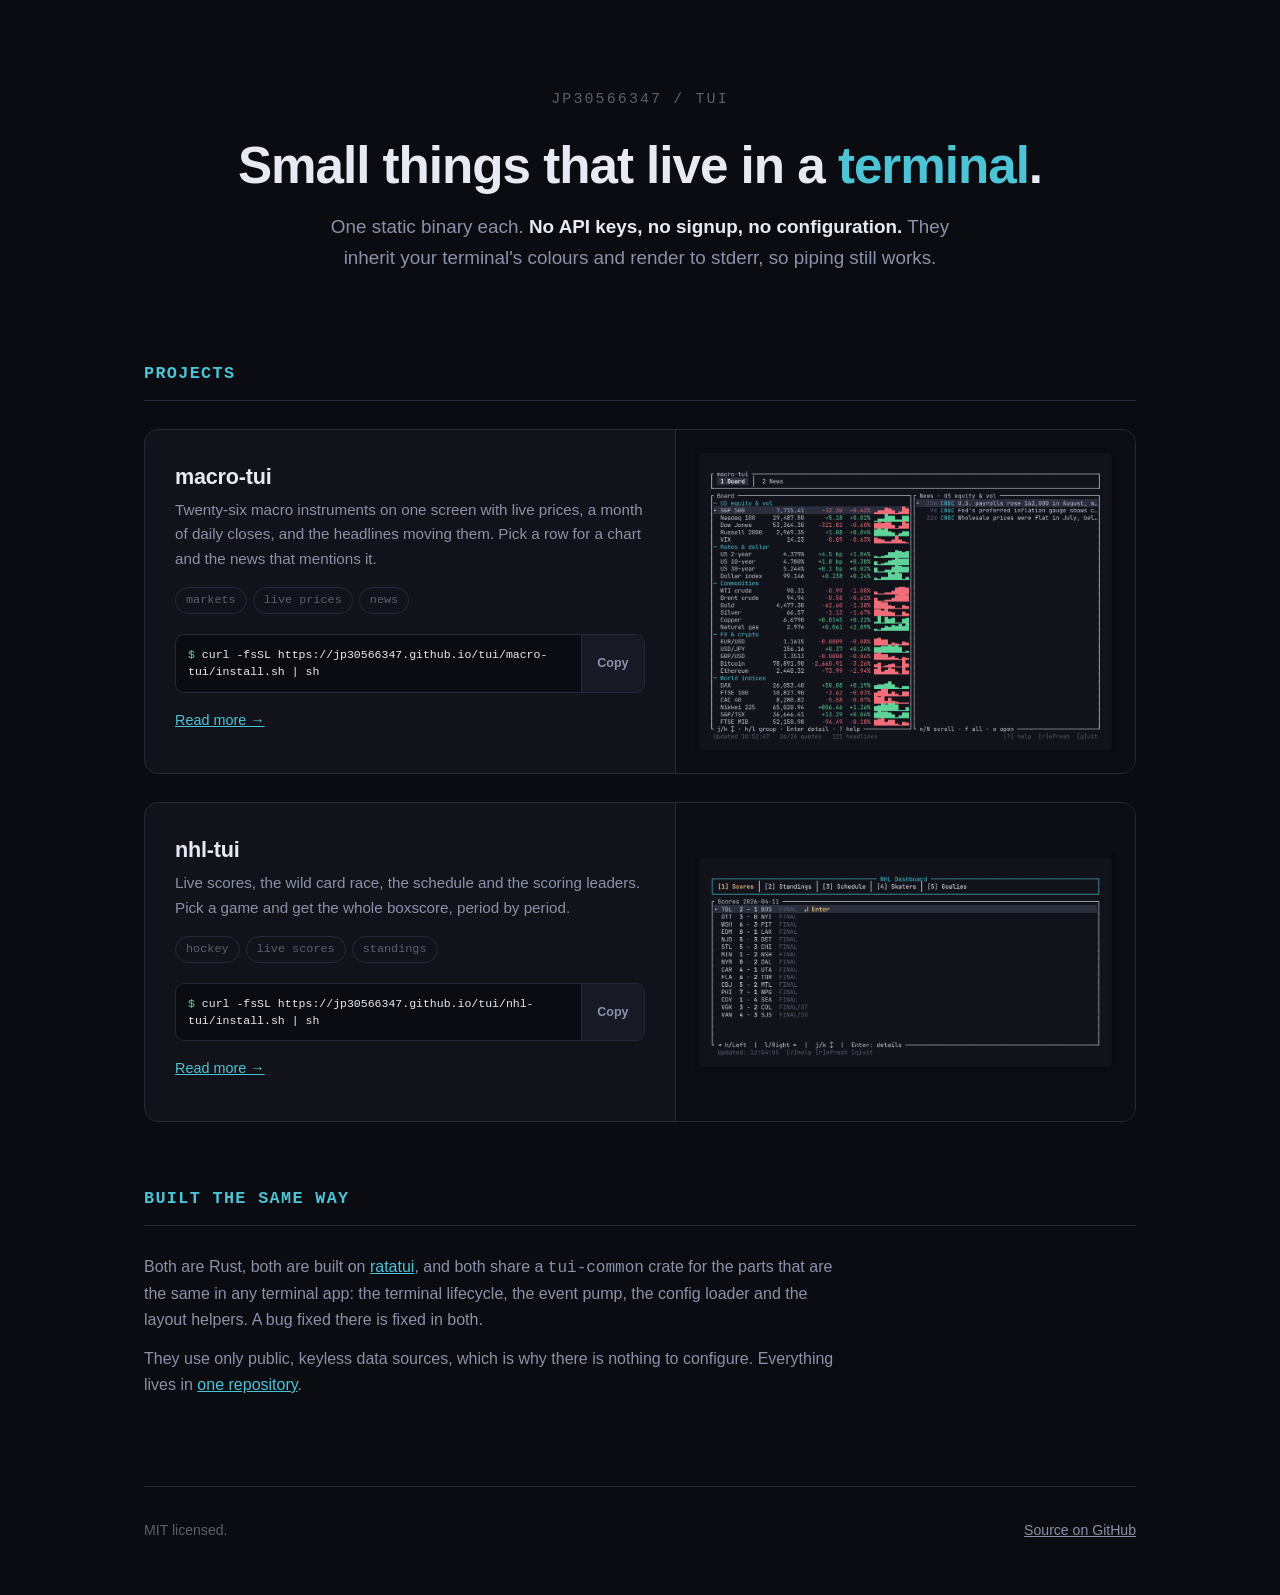
==== docs/index.html @ 9d3ff6ac "Combine macro-tui and nhl-tui into one workspace Two Rust terminal apps that were already built the " ====
<!doctype html>
<html lang="en">
<head>
<meta charset="utf-8">
<meta name="viewport" content="width=device-width, initial-scale=1">
<title>tui — terminal apps</title>
<meta name="description" content="Small, fast terminal applications. One binary each, no API keys, no configuration.">
<link rel="icon" href="data:image/svg+xml,<svg xmlns='http://www.w3.org/2000/svg' viewBox='0 0 32 32'><text y='26' font-size='26'>▚</text></svg>">
<meta property="og:title" content="tui — terminal apps">
<meta property="og:description" content="Small, fast terminal applications. One binary each, no API keys, no configuration.">
<meta property="og:type" content="website">
<meta property="og:url" content="https://jp30566347.github.io/tui/">
<style>
:root{
  --bg:#0b0c11; --surface:#12131a; --raised:#171925; --line:#252939;
  --fg:#e7eaf3; --muted:#8b91a8; --dim:#5a6070;
  --ice:#4dc4d6; --green:#5fd39a;
  --mono:"JetBrains Mono",ui-monospace,SFMono-Regular,Menlo,Consolas,monospace;
  --sans:-apple-system,BlinkMacSystemFont,"Segoe UI",Inter,Roboto,Helvetica,Arial,sans-serif;
}
*{box-sizing:border-box}
html{-webkit-text-size-adjust:100%}
body{
  margin:0; background:var(--bg); color:var(--fg);
  font-family:var(--sans); font-size:16px; line-height:1.6;
  -webkit-font-smoothing:antialiased;
}
a{color:var(--ice)} a:hover{color:var(--fg)}
.wrap{max-width:1040px; margin:0 auto; padding:0 24px}

header{padding:88px 0 12px; text-align:center}
.logo{
  font-family:var(--mono); font-size:15px; letter-spacing:.14em;
  text-transform:uppercase; color:var(--dim); margin:0 0 26px;
}
h1{font-size:clamp(2.1rem,6vw,3.2rem); line-height:1.1; margin:0 0 18px; letter-spacing:-.02em; font-weight:650}
h1 .accent{color:var(--ice)}
.tagline{font-size:clamp(1.02rem,2.4vw,1.18rem); color:var(--muted); max-width:620px; margin:0 auto 12px}
.tagline strong{color:var(--fg); font-weight:600}

section{padding:64px 0 0}
h2{
  font-size:1.05rem; font-family:var(--mono); font-weight:600;
  letter-spacing:.08em; text-transform:uppercase; color:var(--ice);
  margin:0 0 28px; padding-bottom:12px; border-bottom:1px solid var(--line);
}

/* --- project cards ----------------------------------------------------- */
.projects{display:grid; gap:28px}
.card{
  display:grid; grid-template-columns:minmax(0,1.15fr) minmax(0,1fr);
  gap:0; background:var(--surface); border:1px solid var(--line);
  border-radius:14px; overflow:hidden;
  transition:border-color .15s;
}
.card:hover{border-color:#3a4059}
.card-body{padding:30px 30px 26px}
.card h3{margin:0 0 4px; font-size:1.35rem; letter-spacing:-.01em}
.card h3 a{color:var(--fg); text-decoration:none}
.card h3 a:hover{color:var(--ice)}
.card .what{margin:0 0 16px; color:var(--muted); font-size:.95rem}
.card .tags{
  font-family:var(--mono); font-size:.74rem; color:var(--dim);
  display:flex; gap:6px; flex-wrap:wrap; margin:0 0 20px;
}
.card .tags span{border:1px solid var(--line); border-radius:999px; padding:3px 10px}
.card-shot{
  background:#0d0e14; border-left:1px solid var(--line);
  display:flex; align-items:center; justify-content:center; overflow:hidden; padding:18px;
}
.card-shot img{width:100%; height:auto; display:block; border-radius:6px}
@media (max-width:760px){
  .card{grid-template-columns:1fr}
  .card-shot{border-left:0; border-top:1px solid var(--line)}
}

.mini{
  display:flex; align-items:stretch;
  background:var(--bg); border:1px solid var(--line); border-radius:9px;
  overflow:hidden; margin:0 0 16px;
}
.mini code{
  flex:1; min-width:0; font-family:var(--mono); font-size:.72rem;
  padding:11px 12px; color:var(--fg); line-height:1.5;
  white-space:pre-wrap; overflow-wrap:anywhere;
}
.mini code .prompt{color:var(--green); user-select:none}
.mini button{
  flex:none; border:0; border-left:1px solid var(--line);
  background:var(--raised); color:var(--muted); cursor:pointer;
  font-family:var(--sans); font-size:.78rem; font-weight:600;
  padding:0 15px; transition:color .12s,background .12s; white-space:nowrap;
}
.mini button:hover{background:#1e2130; color:var(--fg)}
.mini button.done{color:var(--green)}
.more{font-size:.9rem}

footer{
  margin-top:88px; padding:32px 0 56px; border-top:1px solid var(--line);
  color:var(--dim); font-size:.88rem;
  display:flex; justify-content:space-between; gap:16px; flex-wrap:wrap;
}
footer a{color:var(--muted)}
</style>
</head>
<body>
<div class="wrap">

<header>
  <p class="logo">jp30566347 / tui</p>
  <h1>Small things that live in a <span class="accent">terminal</span>.</h1>
  <p class="tagline">
    One static binary each. <strong>No API keys, no signup, no configuration.</strong>
    They inherit your terminal's colours and render to stderr, so piping still works.
  </p>
</header>

<section>
  <h2>Projects</h2>
  <div class="projects">

    <article class="card">
      <div class="card-body">
        <h3><a href="macro-tui/">macro-tui</a></h3>
        <p class="what">
          Twenty-six macro instruments on one screen with live prices, a month
          of daily closes, and the headlines moving them. Pick a row for a
          chart and the news that mentions it.
        </p>
        <p class="tags">
          <span>markets</span><span>live prices</span><span>news</span>
        </p>
        <div class="mini">
          <code><span class="prompt">$ </span>curl -fsSL https://jp30566347.github.io/tui/macro-tui/install.sh | sh</code>
          <button type="button" data-cmd="curl -fsSL https://jp30566347.github.io/tui/macro-tui/install.sh | sh">Copy</button>
        </div>
        <p class="more"><a href="macro-tui/">Read more &rarr;</a></p>
      </div>
      <div class="card-shot">
        <img src="macro-tui/screenshot.png" alt="macro-tui showing US indices, Treasury yields and commodities with colour-coded moves and trend lines." loading="lazy">
      </div>
    </article>

    <article class="card">
      <div class="card-body">
        <h3><a href="nhl-tui/">nhl-tui</a></h3>
        <p class="what">
          Live scores, the wild card race, the schedule and the scoring
          leaders. Pick a game and get the whole boxscore, period by period.
        </p>
        <p class="tags">
          <span>hockey</span><span>live scores</span><span>standings</span>
        </p>
        <div class="mini">
          <code><span class="prompt">$ </span>curl -fsSL https://jp30566347.github.io/tui/nhl-tui/install.sh | sh</code>
          <button type="button" data-cmd="curl -fsSL https://jp30566347.github.io/tui/nhl-tui/install.sh | sh">Copy</button>
        </div>
        <p class="more"><a href="nhl-tui/">Read more &rarr;</a></p>
      </div>
      <div class="card-shot">
        <img src="nhl-tui/screenshot.png" alt="nhl-tui showing a full slate of final scores for one night." loading="lazy">
      </div>
    </article>

  </div>
</section>

<section>
  <h2>Built the same way</h2>
  <p style="color:var(--muted); max-width:700px; margin:0 0 14px">
    Both are Rust, both are built on <a href="https://ratatui.rs">ratatui</a>, and
    both share a <code>tui-common</code> crate for the parts that are the same in
    any terminal app: the terminal lifecycle, the event pump, the config loader
    and the layout helpers. A bug fixed there is fixed in both.
  </p>
  <p style="color:var(--muted); max-width:700px; margin:0">
    They use only public, keyless data sources, which is why there is nothing
    to configure. Everything lives in
    <a href="https://github.com/jp30566347/tui">one repository</a>.
  </p>
</section>

<footer>
  <span>MIT licensed.</span>
  <span><a href="https://github.com/jp30566347/tui">Source on GitHub</a></span>
</footer>

</div>

<script>
// Every copy button on the page behaves the same way.
(function () {
  function legacyCopy(text) {
    var field = document.createElement('textarea');
    field.value = text;
    field.setAttribute('readonly', '');
    field.style.cssText = 'position:fixed;top:-9999px;opacity:0';
    document.body.appendChild(field);
    field.select();
    var ok = false;
    try { ok = document.execCommand('copy'); } catch (e) { ok = false; }
    document.body.removeChild(field);
    return ok;
  }

  function copy(text) {
    if (navigator.clipboard && window.isSecureContext) {
      // Raced against a timeout: a browser that puts the write behind a
      // permission prompt can leave the promise unresolved, and the button
      // would then never give any feedback at all.
      var timeout = new Promise(function (_, reject) {
        setTimeout(function () { reject(new Error('timed out')); }, 1200);
      });
      return Promise.race([navigator.clipboard.writeText(text), timeout])
        .then(function () { return true; })
        .catch(function () { return legacyCopy(text); });
    }
    return Promise.resolve(legacyCopy(text));
  }

  document.querySelectorAll('.mini button').forEach(function (button) {
    button.addEventListener('click', function () {
      copy(button.dataset.cmd).then(function (ok) {
        button.textContent = ok ? 'Copied' : 'Press ⌘C';
        button.classList.toggle('done', ok);
        setTimeout(function () {
          button.textContent = 'Copy';
          button.classList.remove('done');
        }, 1800);
      });
    });
  });
})();
</script>
</body>
</html>
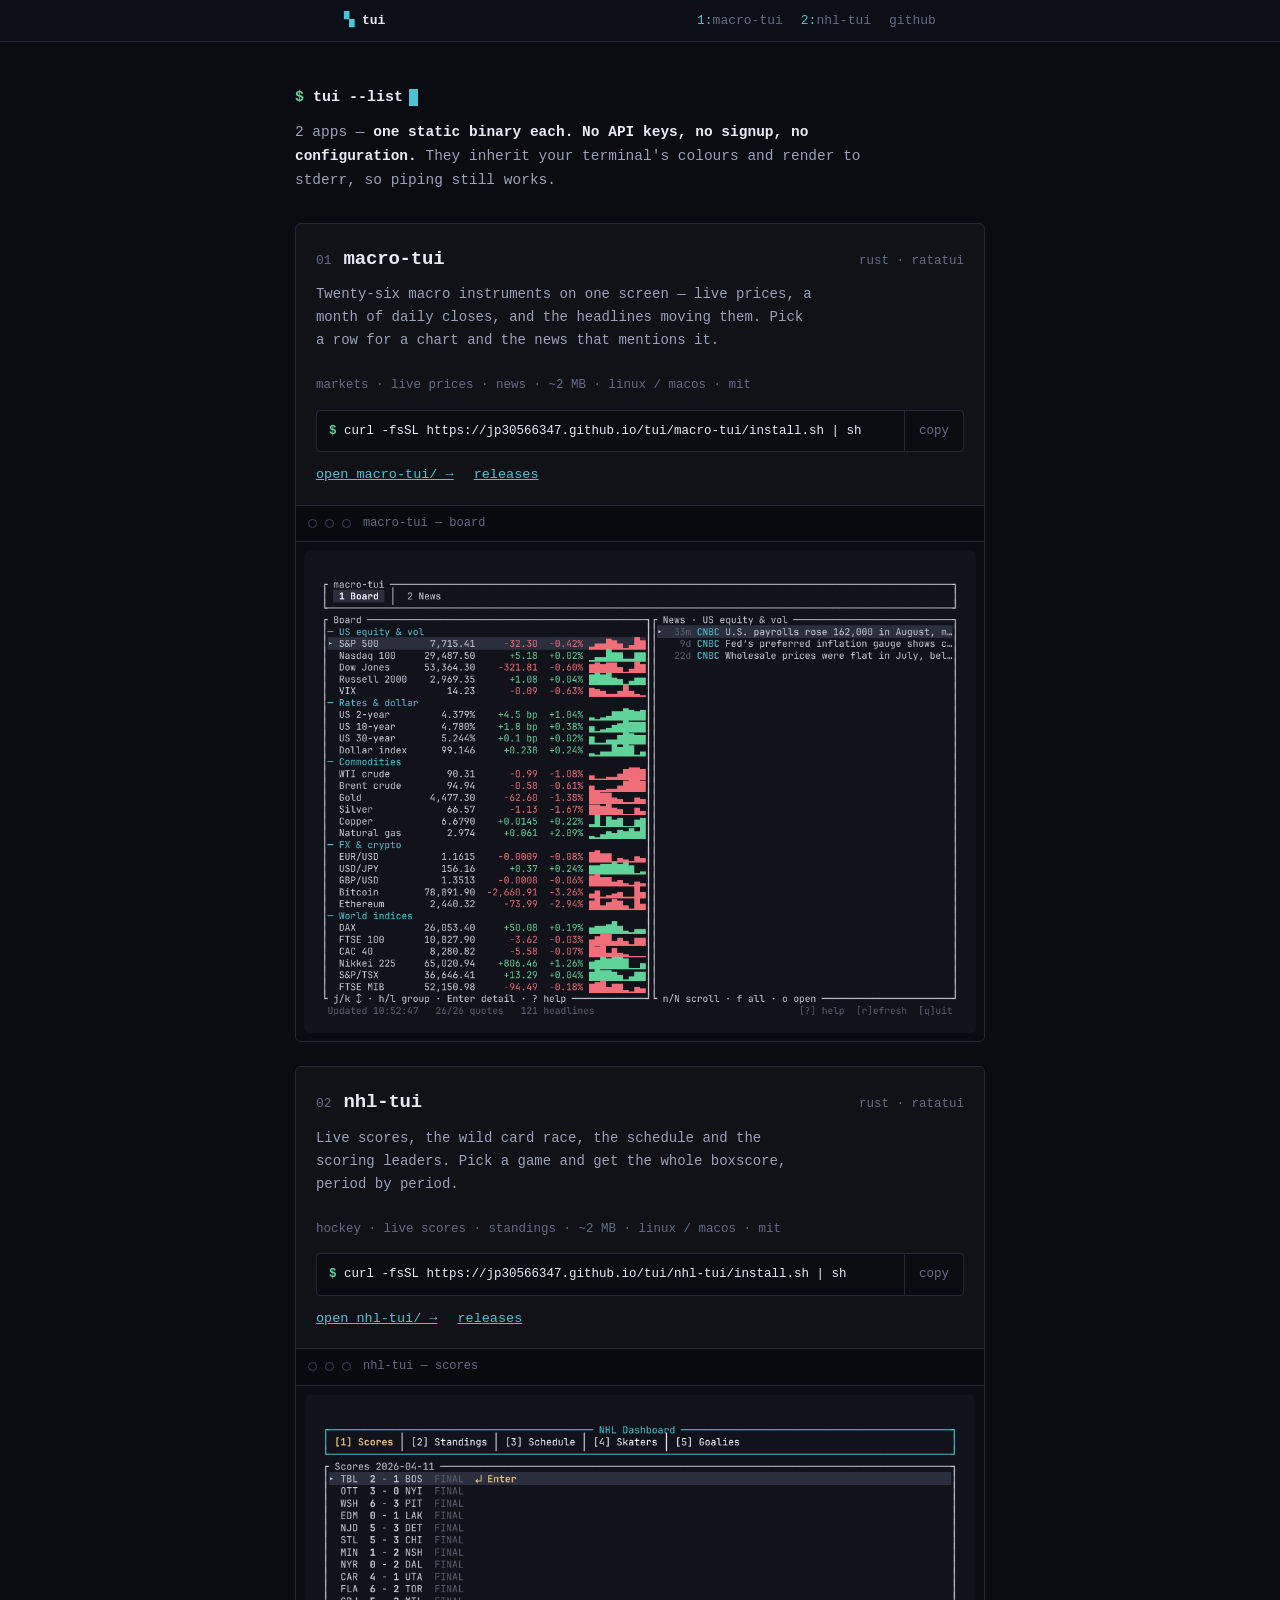
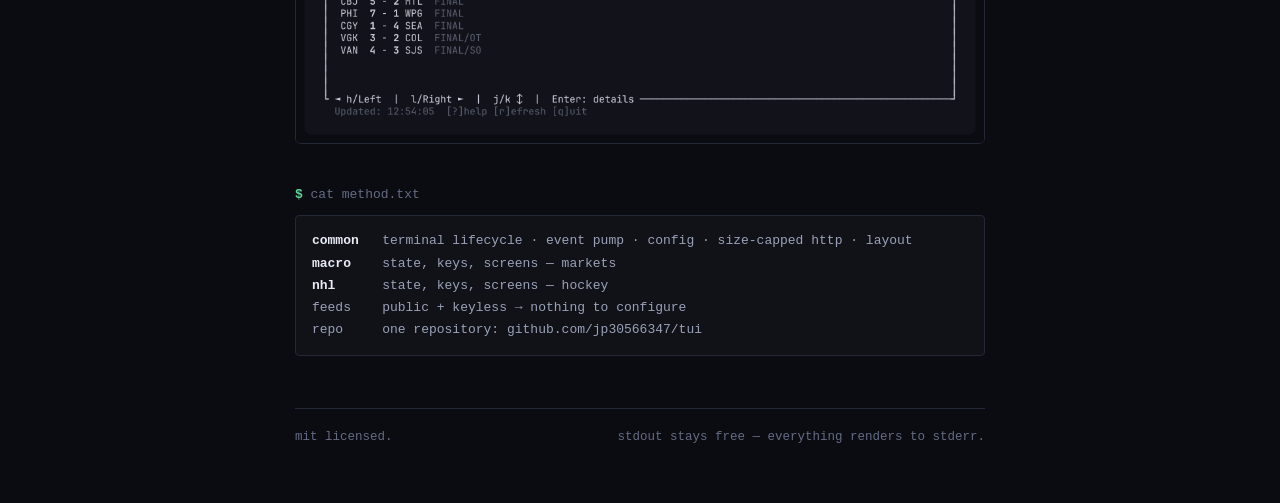
==== commit bfb3764e: "Redesign docs site as terminal-native pages Drop the centered hero, pill badges and feature cards fo" ====
--- a/docs/index.html
+++ b/docs/index.html
@@ -12,224 +12,122 @@
 <meta property="og:url" content="https://jp30566347.github.io/tui/">
 <style>
 :root{
-  --bg:#0b0c11; --surface:#12131a; --raised:#171925; --line:#252939;
-  --fg:#e7eaf3; --muted:#8b91a8; --dim:#5a6070;
-  --ice:#4dc4d6; --green:#5fd39a;
+  --bg:#0b0c11; --panel:#101218; --cmd:#0a0c12; --line:#232839;
+  --fg:#e8ebf4; --mut:#9aa1b8; --dim:#646b84;
+  --acc:#4dc4d6; --green:#5fd39a;
   --mono:"JetBrains Mono",ui-monospace,SFMono-Regular,Menlo,Consolas,monospace;
-  --sans:-apple-system,BlinkMacSystemFont,"Segoe UI",Inter,Roboto,Helvetica,Arial,sans-serif;
 }
 *{box-sizing:border-box}
 html{-webkit-text-size-adjust:100%}
 body{
   margin:0; background:var(--bg); color:var(--fg);
-  font-family:var(--sans); font-size:16px; line-height:1.6;
+  font-family:var(--mono); font-size:15px; line-height:1.65;
   -webkit-font-smoothing:antialiased;
 }
-a{color:var(--ice)} a:hover{color:var(--fg)}
-.wrap{max-width:1040px; margin:0 auto; padding:0 24px}
-
-header{padding:88px 0 12px; text-align:center}
-.logo{
-  font-family:var(--mono); font-size:15px; letter-spacing:.14em;
-  text-transform:uppercase; color:var(--dim); margin:0 0 26px;
+::selection{background:#26414a}
+a{color:var(--acc)}
+a:hover{color:var(--fg)}
+a:focus-visible,button:focus-visible{outline:1px solid var(--acc); outline-offset:2px}
+.wrap{max-width:82ch; margin:0 auto; padding:0 24px}
+/* status bar */
+.status{border-bottom:1px solid var(--line); background:#0d0f16}
+.status-in{display:flex; justify-content:space-between; align-items:center; gap:16px; padding:10px 24px; font-size:13px}
+.brand{color:var(--fg); text-decoration:none; font-weight:700}
+.brand b{color:var(--acc); font-weight:700}
+.tabs{display:flex; gap:18px}
+.tabs a{color:var(--dim); text-decoration:none}
+.tabs a:hover{color:var(--fg)}
+.tabs a span{color:var(--acc)}
+/* session */
+.session{margin:44px 0 10px; font-size:15px; font-weight:700}
+.prompt{color:var(--green); font-weight:700; user-select:none}
+.cursor{display:inline-block; width:9px; height:1.15em; background:var(--acc); vertical-align:text-bottom; margin-left:6px; animation:blink 1.1s steps(1) infinite}
+@keyframes blink{50%{opacity:0}}
+.lede{color:var(--mut); font-size:14.5px; max-width:68ch; margin:0 0 30px}
+.lede strong{color:var(--fg)}
+/* app rows */
+.app{border:1px solid var(--line); border-radius:6px; background:var(--panel); margin:0 0 24px; overflow:hidden}
+.app-head{display:flex; align-items:baseline; gap:12px; padding:20px 20px 0}
+.idx{color:var(--dim); font-size:13px}
+.app-head h2{margin:0; font-size:19px; letter-spacing:-.01em}
+.app-head h2 a{color:var(--fg); text-decoration:none}
+.app-head h2 a:hover{color:var(--acc); text-decoration:underline; text-underline-offset:4px}
+.ver{margin-left:auto; color:var(--dim); font-size:12.5px; white-space:nowrap}
+.app-desc{color:var(--mut); font-size:14px; max-width:64ch; margin:0; padding:8px 20px 0}
+.meta{color:var(--dim); font-size:12.5px; padding:10px 20px 0}
+.cmd{display:flex; align-items:stretch; background:var(--cmd); border:1px solid var(--line); border-radius:4px; overflow:hidden; margin:14px 20px 0}
+.cmd code{flex:1; min-width:0; font-size:12.5px; padding:10px 12px; color:var(--fg); white-space:pre-wrap; overflow-wrap:anywhere}
+.cmd button{flex:none; border:0; border-left:1px solid var(--line); background:transparent; color:var(--dim); cursor:pointer; font-family:var(--mono); font-size:12.5px; padding:0 14px}
+.cmd button:hover{color:var(--fg)}
+.cmd button.done{color:var(--green)}
+.app-links{display:flex; gap:20px; padding:12px 20px 18px; font-size:13.5px}
+/* screenshot window */
+.term{border-top:1px solid var(--line); background:#080a0f}
+.titlebar{display:flex; align-items:center; gap:8px; padding:8px 12px; border-bottom:1px solid var(--line); color:var(--dim); font-size:12px}
+.d{width:9px; height:9px; border-radius:50%; border:1px solid #3a4159}
+.titlebar span:last-child{margin-left:4px}
+.term img{display:block; width:100%; height:auto}
+/* method + footer */
+.pline{color:var(--dim); font-size:13px; margin:40px 0 10px}
+pre.out{border:1px solid var(--line); border-radius:4px; background:var(--panel); padding:14px 16px; font-size:13px; line-height:1.7; color:var(--mut); overflow-x:auto; white-space:pre-wrap; margin:0}
+pre.out b{color:var(--fg); font-weight:700}
+footer{margin:52px 0 0; border-top:1px solid var(--line); padding:18px 0 52px; color:var(--dim); font-size:12.5px; display:flex; justify-content:space-between; gap:16px; flex-wrap:wrap}
+footer a{color:var(--mut)}
+@media (max-width:640px){
+  .ver{display:none}
+  .tabs{gap:12px}
+  .cmd code{font-size:12px}
 }
-h1{font-size:clamp(2.1rem,6vw,3.2rem); line-height:1.1; margin:0 0 18px; letter-spacing:-.02em; font-weight:650}
-h1 .accent{color:var(--ice)}
-.tagline{font-size:clamp(1.02rem,2.4vw,1.18rem); color:var(--muted); max-width:620px; margin:0 auto 12px}
-.tagline strong{color:var(--fg); font-weight:600}
-
-section{padding:64px 0 0}
-h2{
-  font-size:1.05rem; font-family:var(--mono); font-weight:600;
-  letter-spacing:.08em; text-transform:uppercase; color:var(--ice);
-  margin:0 0 28px; padding-bottom:12px; border-bottom:1px solid var(--line);
+@media (prefers-reduced-motion:reduce){
+  .cursor{animation:none}
 }
-
-/* --- project cards ----------------------------------------------------- */
-.projects{display:grid; gap:28px}
-.card{
-  display:grid; grid-template-columns:minmax(0,1.15fr) minmax(0,1fr);
-  gap:0; background:var(--surface); border:1px solid var(--line);
-  border-radius:14px; overflow:hidden;
-  transition:border-color .15s;
-}
-.card:hover{border-color:#3a4059}
-.card-body{padding:30px 30px 26px}
-.card h3{margin:0 0 4px; font-size:1.35rem; letter-spacing:-.01em}
-.card h3 a{color:var(--fg); text-decoration:none}
-.card h3 a:hover{color:var(--ice)}
-.card .what{margin:0 0 16px; color:var(--muted); font-size:.95rem}
-.card .tags{
-  font-family:var(--mono); font-size:.74rem; color:var(--dim);
-  display:flex; gap:6px; flex-wrap:wrap; margin:0 0 20px;
-}
-.card .tags span{border:1px solid var(--line); border-radius:999px; padding:3px 10px}
-.card-shot{
-  background:#0d0e14; border-left:1px solid var(--line);
-  display:flex; align-items:center; justify-content:center; overflow:hidden; padding:18px;
-}
-.card-shot img{width:100%; height:auto; display:block; border-radius:6px}
-@media (max-width:760px){
-  .card{grid-template-columns:1fr}
-  .card-shot{border-left:0; border-top:1px solid var(--line)}
-}
-
-.mini{
-  display:flex; align-items:stretch;
-  background:var(--bg); border:1px solid var(--line); border-radius:9px;
-  overflow:hidden; margin:0 0 16px;
-}
-.mini code{
-  flex:1; min-width:0; font-family:var(--mono); font-size:.72rem;
-  padding:11px 12px; color:var(--fg); line-height:1.5;
-  white-space:pre-wrap; overflow-wrap:anywhere;
-}
-.mini code .prompt{color:var(--green); user-select:none}
-.mini button{
-  flex:none; border:0; border-left:1px solid var(--line);
-  background:var(--raised); color:var(--muted); cursor:pointer;
-  font-family:var(--sans); font-size:.78rem; font-weight:600;
-  padding:0 15px; transition:color .12s,background .12s; white-space:nowrap;
-}
-.mini button:hover{background:#1e2130; color:var(--fg)}
-.mini button.done{color:var(--green)}
-.more{font-size:.9rem}
-
-footer{
-  margin-top:88px; padding:32px 0 56px; border-top:1px solid var(--line);
-  color:var(--dim); font-size:.88rem;
-  display:flex; justify-content:space-between; gap:16px; flex-wrap:wrap;
-}
-footer a{color:var(--muted)}
 </style>
 </head>
 <body>
-<div class="wrap">
+<nav class="status"><div class="wrap status-in">
+  <a class="brand" href="./"><b>▚</b> tui</a>
+  <div class="tabs">
+    <a href="macro-tui/"><span>1:</span>macro-tui</a>
+    <a href="nhl-tui/"><span>2:</span>nhl-tui</a>
+    <a href="https://github.com/jp30566347/tui">github</a>
+  </div>
+</div></nav>
+<main class="wrap">
+<p class="session"><span class="prompt">$</span> tui --list<span class="cursor" aria-hidden="true"></span></p>
+<p class="lede">2 apps — <strong>one static binary each. No API keys, no signup, no configuration.</strong> They inherit your terminal's colours and render to stderr, so piping still works.</p>
 
-<header>
-  <p class="logo">jp30566347 / tui</p>
-  <h1>Small things that live in a <span class="accent">terminal</span>.</h1>
-  <p class="tagline">
-    One static binary each. <strong>No API keys, no signup, no configuration.</strong>
-    They inherit your terminal's colours and render to stderr, so piping still works.
-  </p>
-</header>
+<article class="app">
+  <div class="app-head"><span class="idx">01</span><h2><a href="macro-tui/">macro-tui</a></h2><span class="ver">rust · ratatui</span></div>
+  <p class="app-desc">Twenty-six macro instruments on one screen — live prices, a month of daily closes, and the headlines moving them. Pick a row for a chart and the news that mentions it.</p>
+  <p class="meta">markets · live prices · news · ~2 MB · linux / macos · mit</p>
+  <div class="cmd"><code><span class="prompt">$ </span>curl -fsSL https://jp30566347.github.io/tui/macro-tui/install.sh | sh</code><button type="button" data-cmd="curl -fsSL https://jp30566347.github.io/tui/macro-tui/install.sh | sh">copy</button></div>
+  <div class="app-links"><a href="macro-tui/">open macro-tui/ &rarr;</a><a href="https://github.com/jp30566347/tui/releases">releases</a></div>
+  <div class="term"><div class="titlebar"><i class="d"></i><i class="d"></i><i class="d"></i><span>macro-tui — board</span></div><img src="macro-tui/screenshot.png" alt="macro-tui showing US indices, Treasury yields and commodities with colour-coded moves and trend lines." loading="lazy"></div>
+</article>
 
-<section>
-  <h2>Projects</h2>
-  <div class="projects">
+<article class="app">
+  <div class="app-head"><span class="idx">02</span><h2><a href="nhl-tui/">nhl-tui</a></h2><span class="ver">rust · ratatui</span></div>
+  <p class="app-desc">Live scores, the wild card race, the schedule and the scoring leaders. Pick a game and get the whole boxscore, period by period.</p>
+  <p class="meta">hockey · live scores · standings · ~2 MB · linux / macos · mit</p>
+  <div class="cmd"><code><span class="prompt">$ </span>curl -fsSL https://jp30566347.github.io/tui/nhl-tui/install.sh | sh</code><button type="button" data-cmd="curl -fsSL https://jp30566347.github.io/tui/nhl-tui/install.sh | sh">copy</button></div>
+  <div class="app-links"><a href="nhl-tui/">open nhl-tui/ &rarr;</a><a href="https://github.com/jp30566347/tui/releases">releases</a></div>
+  <div class="term"><div class="titlebar"><i class="d"></i><i class="d"></i><i class="d"></i><span>nhl-tui — scores</span></div><img src="nhl-tui/screenshot.png" alt="nhl-tui showing a full slate of final scores for one night." loading="lazy"></div>
+</article>
 
-    <article class="card">
-      <div class="card-body">
-        <h3><a href="macro-tui/">macro-tui</a></h3>
-        <p class="what">
-          Twenty-six macro instruments on one screen with live prices, a month
-          of daily closes, and the headlines moving them. Pick a row for a
-          chart and the news that mentions it.
-        </p>
-        <p class="tags">
-          <span>markets</span><span>live prices</span><span>news</span>
-        </p>
-        <div class="mini">
-          <code><span class="prompt">$ </span>curl -fsSL https://jp30566347.github.io/tui/macro-tui/install.sh | sh</code>
-          <button type="button" data-cmd="curl -fsSL https://jp30566347.github.io/tui/macro-tui/install.sh | sh">Copy</button>
-        </div>
-        <p class="more"><a href="macro-tui/">Read more &rarr;</a></p>
-      </div>
-      <div class="card-shot">
-        <img src="macro-tui/screenshot.png" alt="macro-tui showing US indices, Treasury yields and commodities with colour-coded moves and trend lines." loading="lazy">
-      </div>
-    </article>
+<p class="pline"><span class="prompt">$</span> cat method.txt</p>
+<pre class="out"><b>common</b>   terminal lifecycle · event pump · config · size-capped http · layout
+<b>macro</b>    state, keys, screens — markets
+<b>nhl</b>      state, keys, screens — hockey
+feeds    public + keyless → nothing to configure
+repo     one repository: github.com/jp30566347/tui</pre>
 
-    <article class="card">
-      <div class="card-body">
-        <h3><a href="nhl-tui/">nhl-tui</a></h3>
-        <p class="what">
-          Live scores, the wild card race, the schedule and the scoring
-          leaders. Pick a game and get the whole boxscore, period by period.
-        </p>
-        <p class="tags">
-          <span>hockey</span><span>live scores</span><span>standings</span>
-        </p>
-        <div class="mini">
-          <code><span class="prompt">$ </span>curl -fsSL https://jp30566347.github.io/tui/nhl-tui/install.sh | sh</code>
-          <button type="button" data-cmd="curl -fsSL https://jp30566347.github.io/tui/nhl-tui/install.sh | sh">Copy</button>
-        </div>
-        <p class="more"><a href="nhl-tui/">Read more &rarr;</a></p>
-      </div>
-      <div class="card-shot">
-        <img src="nhl-tui/screenshot.png" alt="nhl-tui showing a full slate of final scores for one night." loading="lazy">
-      </div>
-    </article>
-
-  </div>
-</section>
-
-<section>
-  <h2>Built the same way</h2>
-  <p style="color:var(--muted); max-width:700px; margin:0 0 14px">
-    Both are Rust, both are built on <a href="https://ratatui.rs">ratatui</a>, and
-    both share a <code>tui-common</code> crate for the parts that are the same in
-    any terminal app: the terminal lifecycle, the event pump, the config loader
-    and the layout helpers. A bug fixed there is fixed in both.
-  </p>
-  <p style="color:var(--muted); max-width:700px; margin:0">
-    They use only public, keyless data sources, which is why there is nothing
-    to configure. Everything lives in
-    <a href="https://github.com/jp30566347/tui">one repository</a>.
-  </p>
-</section>
-
-<footer>
-  <span>MIT licensed.</span>
-  <span><a href="https://github.com/jp30566347/tui">Source on GitHub</a></span>
-</footer>
-
-</div>
-
+<footer><span>mit licensed.</span><span>stdout stays free — everything renders to stderr.</span></footer>
+</main>
 <script>
-// Every copy button on the page behaves the same way.
-(function () {
-  function legacyCopy(text) {
-    var field = document.createElement('textarea');
-    field.value = text;
-    field.setAttribute('readonly', '');
-    field.style.cssText = 'position:fixed;top:-9999px;opacity:0';
-    document.body.appendChild(field);
-    field.select();
-    var ok = false;
-    try { ok = document.execCommand('copy'); } catch (e) { ok = false; }
-    document.body.removeChild(field);
-    return ok;
-  }
-
-  function copy(text) {
-    if (navigator.clipboard && window.isSecureContext) {
-      // Raced against a timeout: a browser that puts the write behind a
-      // permission prompt can leave the promise unresolved, and the button
-      // would then never give any feedback at all.
-      var timeout = new Promise(function (_, reject) {
-        setTimeout(function () { reject(new Error('timed out')); }, 1200);
-      });
-      return Promise.race([navigator.clipboard.writeText(text), timeout])
-        .then(function () { return true; })
-        .catch(function () { return legacyCopy(text); });
-    }
-    return Promise.resolve(legacyCopy(text));
-  }
-
-  document.querySelectorAll('.mini button').forEach(function (button) {
-    button.addEventListener('click', function () {
-      copy(button.dataset.cmd).then(function (ok) {
-        button.textContent = ok ? 'Copied' : 'Press ⌘C';
-        button.classList.toggle('done', ok);
-        setTimeout(function () {
-          button.textContent = 'Copy';
-          button.classList.remove('done');
-        }, 1800);
-      });
-    });
-  });
+(function(){
+  function legacyCopy(t){var f=document.createElement('textarea');f.value=t;f.setAttribute('readonly','');f.style.cssText='position:fixed;top:-9999px;opacity:0';document.body.appendChild(f);f.select();var ok=false;try{ok=document.execCommand('copy')}catch(e){ok=false}document.body.removeChild(f);return ok}
+  function copy(t){if(navigator.clipboard&&window.isSecureContext){var to=new Promise(function(_,rej){setTimeout(function(){rej(new Error('timed out'))},1200)});return Promise.race([navigator.clipboard.writeText(t),to]).then(function(){return true}).catch(function(){return legacyCopy(t)})}return Promise.resolve(legacyCopy(t))}
+  document.querySelectorAll('.cmd button').forEach(function(b){b.addEventListener('click',function(){copy(b.dataset.cmd).then(function(ok){b.textContent=ok?'copied':'press ⌘C';b.classList.toggle('done',ok);setTimeout(function(){b.textContent='copy';b.classList.remove('done')},1800)})})});
 })();
 </script>
 </body>
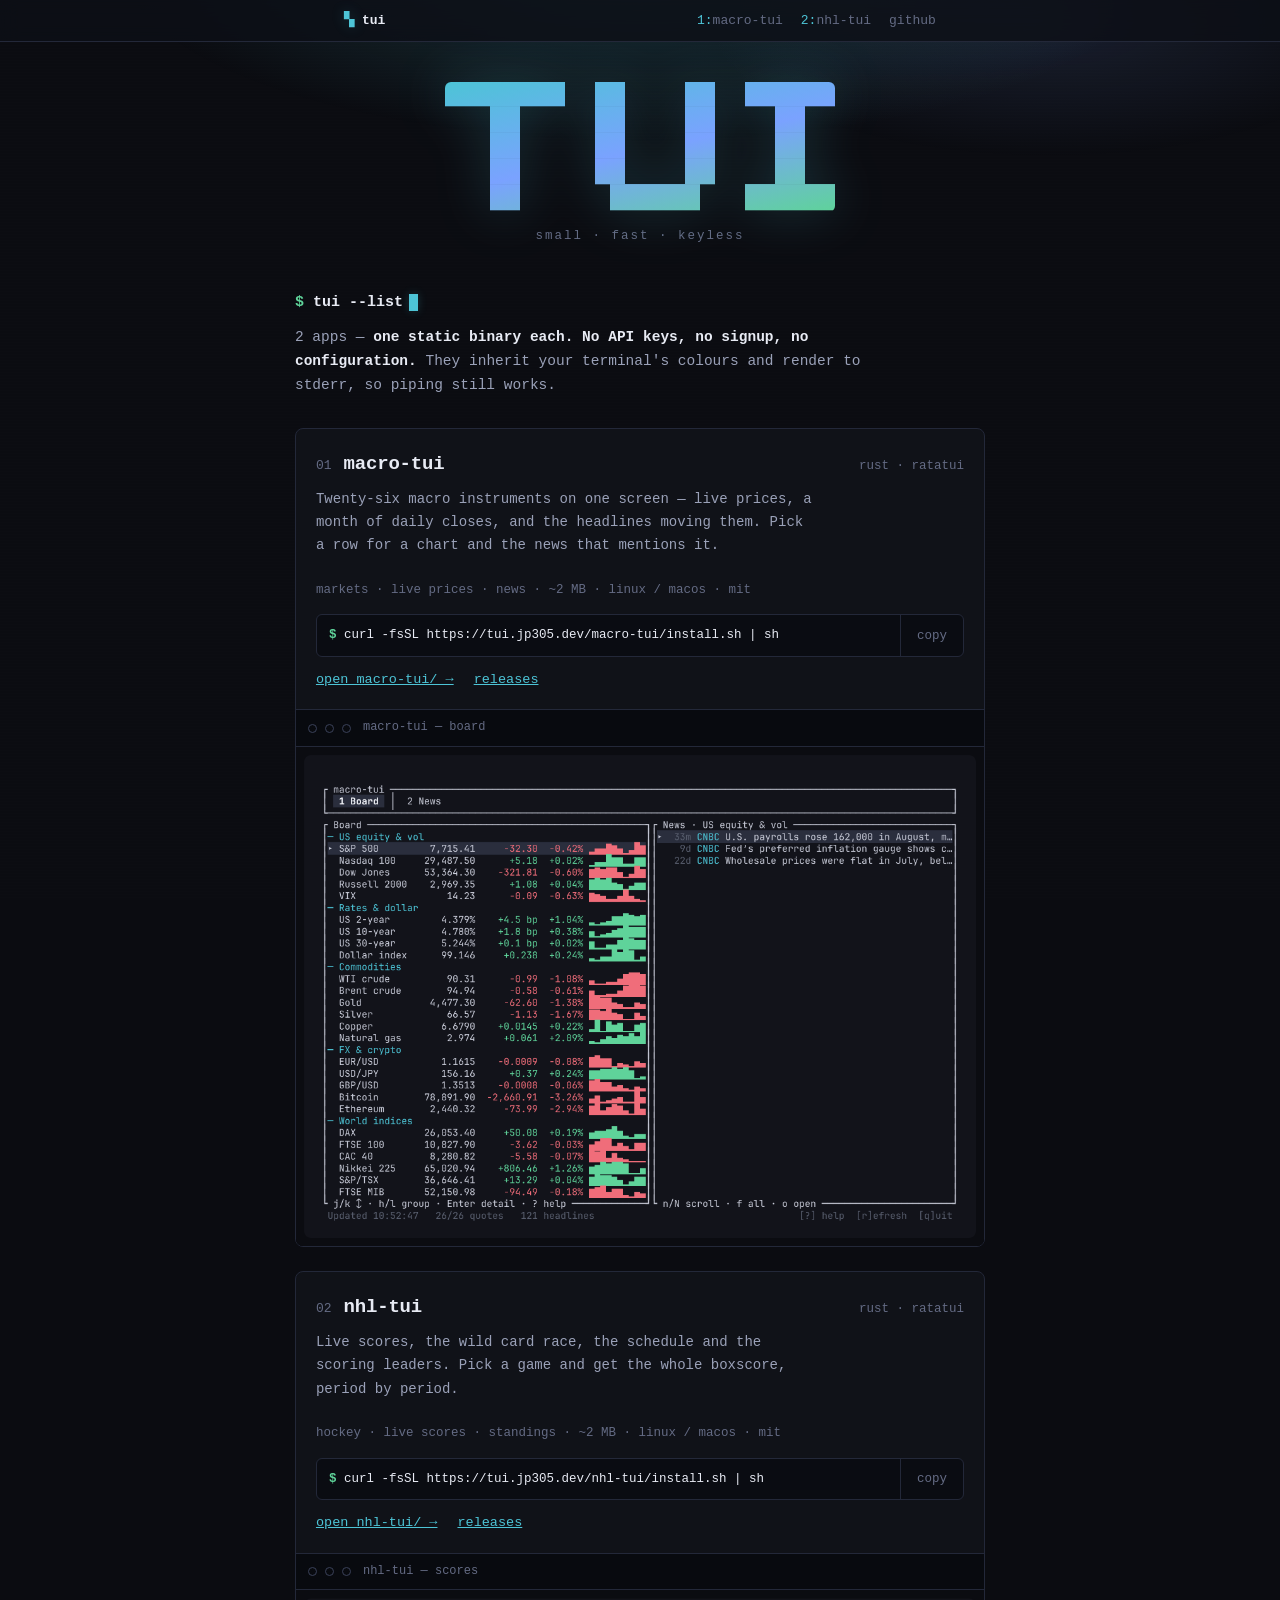
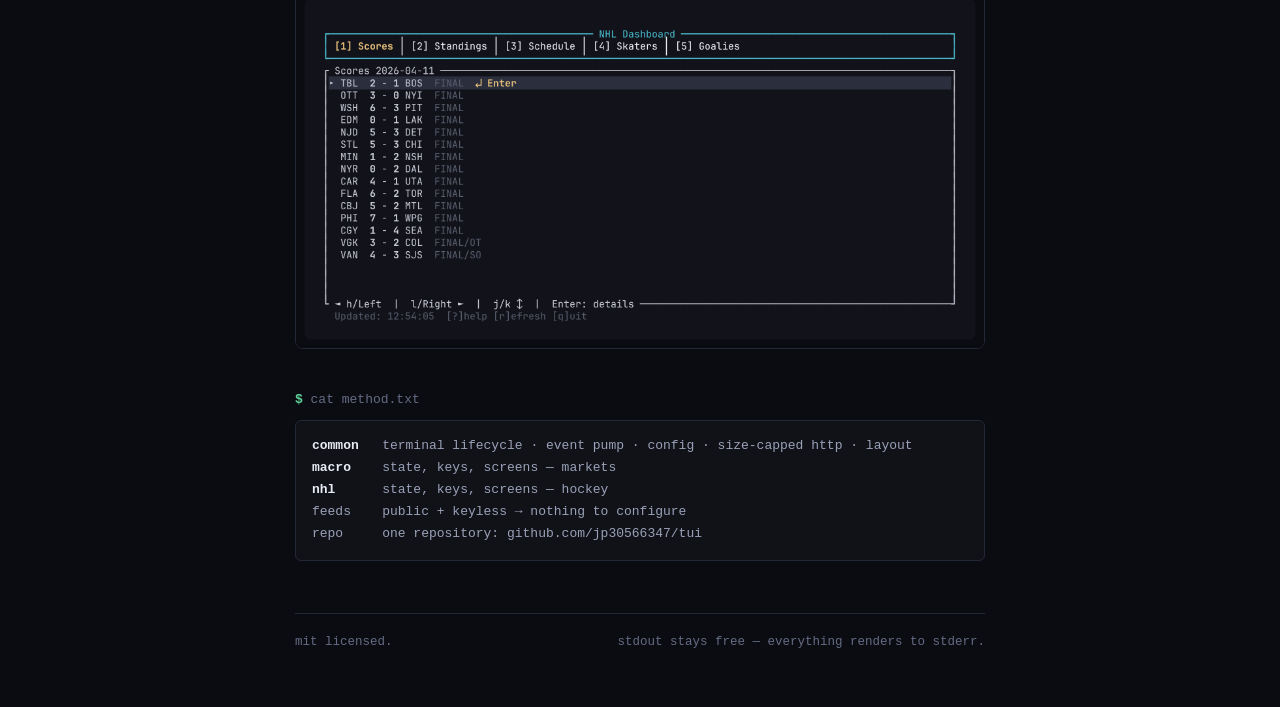
==== commit 225ca32b: "Lift the docs site and share its styles Pulls the CSS and the clipboard helper out of all three page" ====
--- a/docs/index.html
+++ b/docs/index.html
@@ -9,79 +9,10 @@
 <meta property="og:title" content="tui — terminal apps">
 <meta property="og:description" content="Small, fast terminal applications. One binary each, no API keys, no configuration.">
 <meta property="og:type" content="website">
-<meta property="og:url" content="https://jp30566347.github.io/tui/">
-<style>
-:root{
-  --bg:#0b0c11; --panel:#101218; --cmd:#0a0c12; --line:#232839;
-  --fg:#e8ebf4; --mut:#9aa1b8; --dim:#646b84;
-  --acc:#4dc4d6; --green:#5fd39a;
-  --mono:"JetBrains Mono",ui-monospace,SFMono-Regular,Menlo,Consolas,monospace;
-}
-*{box-sizing:border-box}
-html{-webkit-text-size-adjust:100%}
-body{
-  margin:0; background:var(--bg); color:var(--fg);
-  font-family:var(--mono); font-size:15px; line-height:1.65;
-  -webkit-font-smoothing:antialiased;
-}
-::selection{background:#26414a}
-a{color:var(--acc)}
-a:hover{color:var(--fg)}
-a:focus-visible,button:focus-visible{outline:1px solid var(--acc); outline-offset:2px}
-.wrap{max-width:82ch; margin:0 auto; padding:0 24px}
-/* status bar */
-.status{border-bottom:1px solid var(--line); background:#0d0f16}
-.status-in{display:flex; justify-content:space-between; align-items:center; gap:16px; padding:10px 24px; font-size:13px}
-.brand{color:var(--fg); text-decoration:none; font-weight:700}
-.brand b{color:var(--acc); font-weight:700}
-.tabs{display:flex; gap:18px}
-.tabs a{color:var(--dim); text-decoration:none}
-.tabs a:hover{color:var(--fg)}
-.tabs a span{color:var(--acc)}
-/* session */
-.session{margin:44px 0 10px; font-size:15px; font-weight:700}
-.prompt{color:var(--green); font-weight:700; user-select:none}
-.cursor{display:inline-block; width:9px; height:1.15em; background:var(--acc); vertical-align:text-bottom; margin-left:6px; animation:blink 1.1s steps(1) infinite}
-@keyframes blink{50%{opacity:0}}
-.lede{color:var(--mut); font-size:14.5px; max-width:68ch; margin:0 0 30px}
-.lede strong{color:var(--fg)}
-/* app rows */
-.app{border:1px solid var(--line); border-radius:6px; background:var(--panel); margin:0 0 24px; overflow:hidden}
-.app-head{display:flex; align-items:baseline; gap:12px; padding:20px 20px 0}
-.idx{color:var(--dim); font-size:13px}
-.app-head h2{margin:0; font-size:19px; letter-spacing:-.01em}
-.app-head h2 a{color:var(--fg); text-decoration:none}
-.app-head h2 a:hover{color:var(--acc); text-decoration:underline; text-underline-offset:4px}
-.ver{margin-left:auto; color:var(--dim); font-size:12.5px; white-space:nowrap}
-.app-desc{color:var(--mut); font-size:14px; max-width:64ch; margin:0; padding:8px 20px 0}
-.meta{color:var(--dim); font-size:12.5px; padding:10px 20px 0}
-.cmd{display:flex; align-items:stretch; background:var(--cmd); border:1px solid var(--line); border-radius:4px; overflow:hidden; margin:14px 20px 0}
-.cmd code{flex:1; min-width:0; font-size:12.5px; padding:10px 12px; color:var(--fg); white-space:pre-wrap; overflow-wrap:anywhere}
-.cmd button{flex:none; border:0; border-left:1px solid var(--line); background:transparent; color:var(--dim); cursor:pointer; font-family:var(--mono); font-size:12.5px; padding:0 14px}
-.cmd button:hover{color:var(--fg)}
-.cmd button.done{color:var(--green)}
-.app-links{display:flex; gap:20px; padding:12px 20px 18px; font-size:13.5px}
-/* screenshot window */
-.term{border-top:1px solid var(--line); background:#080a0f}
-.titlebar{display:flex; align-items:center; gap:8px; padding:8px 12px; border-bottom:1px solid var(--line); color:var(--dim); font-size:12px}
-.d{width:9px; height:9px; border-radius:50%; border:1px solid #3a4159}
-.titlebar span:last-child{margin-left:4px}
-.term img{display:block; width:100%; height:auto}
-/* method + footer */
-.pline{color:var(--dim); font-size:13px; margin:40px 0 10px}
-pre.out{border:1px solid var(--line); border-radius:4px; background:var(--panel); padding:14px 16px; font-size:13px; line-height:1.7; color:var(--mut); overflow-x:auto; white-space:pre-wrap; margin:0}
-pre.out b{color:var(--fg); font-weight:700}
-footer{margin:52px 0 0; border-top:1px solid var(--line); padding:18px 0 52px; color:var(--dim); font-size:12.5px; display:flex; justify-content:space-between; gap:16px; flex-wrap:wrap}
-footer a{color:var(--mut)}
-@media (max-width:640px){
-  .ver{display:none}
-  .tabs{gap:12px}
-  .cmd code{font-size:12px}
-}
-@media (prefers-reduced-motion:reduce){
-  .cursor{animation:none}
-}
-</style>
+<meta property="og:url" content="https://tui.jp305.dev/">
+<meta property="og:image" content="https://tui.jp305.dev/macro-tui/screenshot.png">
+<meta name="twitter:card" content="summary_large_image">
+<link rel="stylesheet" href="style.css">
 </head>
 <body>
 <nav class="status"><div class="wrap status-in">
@@ -93,25 +24,33 @@
   </div>
 </div></nav>
 <main class="wrap">
-<p class="session"><span class="prompt">$</span> tui --list<span class="cursor" aria-hidden="true"></span></p>
+<h1 class="sr-only">tui — terminal apps</h1>
+<div class="banner"><pre aria-hidden="true">████████  ██    ██  ██████
+   ██     ██    ██    ██
+   ██     ██    ██    ██
+   ██     ██    ██    ██
+   ██      ██████   ██████</pre></div>
+<p class="tagline">small · fast · keyless</p>
+
+<p class="session"><span class="prompt">$</span> <span data-type>tui --list</span><span class="cursor" aria-hidden="true"></span></p>
 <p class="lede">2 apps — <strong>one static binary each. No API keys, no signup, no configuration.</strong> They inherit your terminal's colours and render to stderr, so piping still works.</p>
 
 <article class="app">
   <div class="app-head"><span class="idx">01</span><h2><a href="macro-tui/">macro-tui</a></h2><span class="ver">rust · ratatui</span></div>
   <p class="app-desc">Twenty-six macro instruments on one screen — live prices, a month of daily closes, and the headlines moving them. Pick a row for a chart and the news that mentions it.</p>
   <p class="meta">markets · live prices · news · ~2 MB · linux / macos · mit</p>
-  <div class="cmd"><code><span class="prompt">$ </span>curl -fsSL https://jp30566347.github.io/tui/macro-tui/install.sh | sh</code><button type="button" data-cmd="curl -fsSL https://jp30566347.github.io/tui/macro-tui/install.sh | sh">copy</button></div>
+  <div class="cmd"><code><span class="prompt">$ </span>curl -fsSL https://tui.jp305.dev/macro-tui/install.sh | sh</code><button type="button" data-cmd="curl -fsSL https://tui.jp305.dev/macro-tui/install.sh | sh">copy</button></div>
   <div class="app-links"><a href="macro-tui/">open macro-tui/ &rarr;</a><a href="https://github.com/jp30566347/tui/releases">releases</a></div>
-  <div class="term"><div class="titlebar"><i class="d"></i><i class="d"></i><i class="d"></i><span>macro-tui — board</span></div><img src="macro-tui/screenshot.png" alt="macro-tui showing US indices, Treasury yields and commodities with colour-coded moves and trend lines." loading="lazy"></div>
+  <div class="term"><div class="titlebar"><i class="d"></i><i class="d"></i><i class="d"></i><span>macro-tui — board</span></div><img src="macro-tui/screenshot.png" alt="macro-tui showing US indices, Treasury yields and commodities with colour-coded moves and trend lines." width="2180" height="1581" loading="lazy"></div>
 </article>
 
 <article class="app">
   <div class="app-head"><span class="idx">02</span><h2><a href="nhl-tui/">nhl-tui</a></h2><span class="ver">rust · ratatui</span></div>
   <p class="app-desc">Live scores, the wild card race, the schedule and the scoring leaders. Pick a game and get the whole boxscore, period by period.</p>
   <p class="meta">hockey · live scores · standings · ~2 MB · linux / macos · mit</p>
-  <div class="cmd"><code><span class="prompt">$ </span>curl -fsSL https://jp30566347.github.io/tui/nhl-tui/install.sh | sh</code><button type="button" data-cmd="curl -fsSL https://jp30566347.github.io/tui/nhl-tui/install.sh | sh">copy</button></div>
+  <div class="cmd"><code><span class="prompt">$ </span>curl -fsSL https://tui.jp305.dev/nhl-tui/install.sh | sh</code><button type="button" data-cmd="curl -fsSL https://tui.jp305.dev/nhl-tui/install.sh | sh">copy</button></div>
   <div class="app-links"><a href="nhl-tui/">open nhl-tui/ &rarr;</a><a href="https://github.com/jp30566347/tui/releases">releases</a></div>
-  <div class="term"><div class="titlebar"><i class="d"></i><i class="d"></i><i class="d"></i><span>nhl-tui — scores</span></div><img src="nhl-tui/screenshot.png" alt="nhl-tui showing a full slate of final scores for one night." loading="lazy"></div>
+  <div class="term"><div class="titlebar"><i class="d"></i><i class="d"></i><i class="d"></i><span>nhl-tui — scores</span></div><img src="nhl-tui/screenshot.png" alt="nhl-tui showing a full slate of final scores for one night." width="2108" height="1094" loading="lazy"></div>
 </article>
 
 <p class="pline"><span class="prompt">$</span> cat method.txt</p>
@@ -123,12 +62,6 @@
 
 <footer><span>mit licensed.</span><span>stdout stays free — everything renders to stderr.</span></footer>
 </main>
-<script>
-(function(){
-  function legacyCopy(t){var f=document.createElement('textarea');f.value=t;f.setAttribute('readonly','');f.style.cssText='position:fixed;top:-9999px;opacity:0';document.body.appendChild(f);f.select();var ok=false;try{ok=document.execCommand('copy')}catch(e){ok=false}document.body.removeChild(f);return ok}
-  function copy(t){if(navigator.clipboard&&window.isSecureContext){var to=new Promise(function(_,rej){setTimeout(function(){rej(new Error('timed out'))},1200)});return Promise.race([navigator.clipboard.writeText(t),to]).then(function(){return true}).catch(function(){return legacyCopy(t)})}return Promise.resolve(legacyCopy(t))}
-  document.querySelectorAll('.cmd button').forEach(function(b){b.addEventListener('click',function(){copy(b.dataset.cmd).then(function(ok){b.textContent=ok?'copied':'press ⌘C';b.classList.toggle('done',ok);setTimeout(function(){b.textContent='copy';b.classList.remove('done')},1800)})})});
-})();
-</script>
+<script src="app.js" defer></script>
 </body>
 </html>
--- a/docs/style.css
+++ b/docs/style.css
@@ -0,0 +1,166 @@
+/* tui docs — shared styles for the index and both app pages. */
+
+:root{
+  --bg:#0b0c11; --panel:#101218; --cmd:#0a0c12; --line:#232839;
+  --fg:#e8ebf4; --mut:#9aa1b8; --dim:#646b84;
+  --acc:#4dc4d6; --acc2:#7aa2ff; --green:#5fd39a;
+  --glow:rgba(77,196,214,.22);
+  --mono:"JetBrains Mono",ui-monospace,SFMono-Regular,Menlo,Consolas,monospace;
+}
+*{box-sizing:border-box}
+html{-webkit-text-size-adjust:100%; scroll-behavior:smooth}
+body{
+  margin:0; background:var(--bg); color:var(--fg);
+  font-family:var(--mono); font-size:15px; line-height:1.65;
+  -webkit-font-smoothing:antialiased;
+}
+
+/* Ambient layer: one soft accent bloom behind the masthead, and a faint scan
+   texture over everything. Both are decorative and never intercept a click. */
+body::before{
+  content:""; position:fixed; inset:0 0 auto; height:70vh; pointer-events:none; z-index:0;
+  background:
+    radial-gradient(60% 42% at 50% -6%, var(--glow), transparent 68%),
+    radial-gradient(38% 30% at 82% 4%, rgba(122,162,255,.12), transparent 70%);
+}
+body::after{
+  content:""; position:fixed; inset:0; pointer-events:none; z-index:0; opacity:.35;
+  background:repeating-linear-gradient(180deg, rgba(255,255,255,.028) 0 1px, transparent 1px 3px);
+}
+body > *{position:relative; z-index:1}
+
+::selection{background:#26414a}
+a{color:var(--acc)}
+a:hover{color:var(--fg)}
+a:focus-visible,button:focus-visible{outline:1px solid var(--acc); outline-offset:2px}
+.wrap{max-width:82ch; margin:0 auto; padding:0 24px}
+.sr-only{position:absolute; width:1px; height:1px; padding:0; margin:-1px; overflow:hidden; clip:rect(0 0 0 0); white-space:nowrap; border:0}
+
+/* Reading-progress hairline, built by app.js. */
+.prog{position:fixed; top:0; left:0; height:2px; width:0; z-index:9;
+  background:linear-gradient(90deg, var(--acc), var(--acc2)); box-shadow:0 0 12px var(--glow)}
+
+/* status bar */
+.status{position:sticky; top:0; z-index:8; border-bottom:1px solid var(--line);
+  background:rgba(13,15,22,.82); backdrop-filter:blur(10px); -webkit-backdrop-filter:blur(10px)}
+.status-in{display:flex; justify-content:space-between; align-items:center; gap:16px; padding:10px 24px; font-size:13px}
+.brand{color:var(--fg); text-decoration:none; font-weight:700}
+.brand b{color:var(--acc); font-weight:700; text-shadow:0 0 14px var(--glow)}
+.tabs{display:flex; gap:18px}
+.tabs a{color:var(--dim); text-decoration:none; transition:color .15s ease}
+.tabs a:hover{color:var(--fg)}
+.tabs a span{color:var(--acc)}
+
+/* block wordmark */
+.banner{margin:40px 0 0; display:flex; justify-content:center}
+.banner pre{
+  margin:0; padding:0; border:0; background:none; overflow:visible;
+  font-size:clamp(9px,3.3vw,25px); line-height:1.04; font-weight:700; letter-spacing:0;
+  background-image:linear-gradient(168deg, var(--acc) 0%, var(--acc2) 52%, var(--green) 100%);
+  -webkit-background-clip:text; background-clip:text; color:transparent;
+  filter:drop-shadow(0 0 26px var(--glow));
+}
+.tagline{text-align:center; color:var(--dim); font-size:12.5px; letter-spacing:.16em; margin:14px 0 0; text-transform:lowercase}
+
+/* session */
+.session{margin:44px 0 10px; font-size:15px; font-weight:700}
+.prompt{color:var(--green); font-weight:700; user-select:none}
+.cursor{display:inline-block; width:9px; height:1.15em; background:var(--acc); vertical-align:text-bottom; margin-left:6px;
+  box-shadow:0 0 10px var(--glow); animation:blink 1.1s steps(1) infinite}
+@keyframes blink{50%{opacity:0}}
+.lede{color:var(--mut); font-size:14.5px; max-width:68ch; margin:0 0 30px}
+.lede strong{color:var(--fg)}
+.meta{color:var(--dim); font-size:12.5px}
+
+/* app rows (index) */
+.app{position:relative; border:1px solid var(--line); border-radius:8px; background:var(--panel); margin:0 0 24px; overflow:hidden;
+  transition:border-color .2s ease, transform .2s ease, box-shadow .2s ease}
+.app::before{content:""; position:absolute; left:0; top:0; bottom:0; width:2px; transform:scaleY(0); transform-origin:50% 100%;
+  background:linear-gradient(180deg, var(--acc), var(--acc2)); transition:transform .28s ease}
+.app:hover{border-color:#2f3750; transform:translateY(-2px); box-shadow:0 22px 48px -30px rgba(0,0,0,.95)}
+.app:hover::before{transform:scaleY(1)}
+.app-head{display:flex; align-items:baseline; gap:12px; padding:20px 20px 0}
+.idx{color:var(--dim); font-size:13px}
+.app-head h2{margin:0; font-size:19px; letter-spacing:-.01em}
+.app-head h2 a{color:var(--fg); text-decoration:none}
+.app-head h2 a:hover{color:var(--acc); text-decoration:underline; text-underline-offset:4px}
+.ver{margin-left:auto; color:var(--dim); font-size:12.5px; white-space:nowrap}
+.app-desc{color:var(--mut); font-size:14px; max-width:64ch; margin:0; padding:8px 20px 0}
+.app .meta{padding:10px 20px 0}
+.app-links{display:flex; gap:20px; padding:12px 20px 18px; font-size:13.5px}
+
+/* command line */
+.cmd{display:flex; align-items:stretch; background:var(--cmd); border:1px solid var(--line); border-radius:6px; overflow:hidden;
+  transition:border-color .2s ease, box-shadow .2s ease}
+.cmd:hover{border-color:#2f3750; box-shadow:0 0 0 3px rgba(77,196,214,.06)}
+.app .cmd{margin:14px 20px 0}
+.cmd code{flex:1; min-width:0; font-size:13px; padding:12px 14px; color:var(--fg); white-space:pre-wrap; overflow-wrap:anywhere}
+.app .cmd code{font-size:12.5px; padding:10px 12px}
+.cmd button{flex:none; border:0; border-left:1px solid var(--line); background:transparent; color:var(--dim); cursor:pointer;
+  font-family:var(--mono); font-size:12.5px; padding:0 16px; transition:color .15s ease, background .15s ease}
+.cmd button:hover{color:var(--fg); background:rgba(255,255,255,.03)}
+.cmd button.done{color:var(--green)}
+.note{font-size:13px; color:var(--dim); margin:10px 2px 0}
+.note code{color:var(--mut)}
+
+/* screenshot window */
+.term{border:1px solid var(--line); border-radius:8px; background:#080a0f; overflow:hidden; margin-top:14px;
+  box-shadow:0 20px 46px -28px rgba(0,0,0,.95), inset 0 1px 0 rgba(255,255,255,.04);
+  transition:border-color .2s ease, transform .2s ease, box-shadow .2s ease}
+.term:hover{border-color:#2f3750; transform:translateY(-2px); box-shadow:0 28px 60px -28px rgba(0,0,0,1), 0 0 0 1px rgba(77,196,214,.12), inset 0 1px 0 rgba(255,255,255,.05)}
+.app .term{border:0; border-top:1px solid var(--line); border-radius:0; margin-top:0; box-shadow:none; transform:none}
+.app .term:hover{border-color:var(--line); box-shadow:none}
+.titlebar{display:flex; align-items:center; gap:8px; padding:8px 12px; border-bottom:1px solid var(--line); color:var(--dim); font-size:12px}
+.d{width:9px; height:9px; border-radius:50%; border:1px solid #3a4159}
+.titlebar span:last-child{margin-left:4px}
+.term img{display:block; width:100%; height:auto}
+.cap{font-size:12.5px; color:var(--dim); margin:8px 2px 0}
+
+/* prose blocks */
+.pline{color:var(--dim); font-size:13px; margin:40px 0 10px}
+pre.out{border:1px solid var(--line); border-radius:6px; background:var(--panel); padding:14px 16px; font-size:13px; line-height:1.7;
+  color:var(--mut); overflow-x:auto; white-space:pre-wrap; margin:0}
+pre.out b{color:var(--fg); font-weight:700}
+dl.cov{margin:0; border-top:1px solid var(--line)}
+dl.cov div{display:grid; grid-template-columns:22ch 1fr; gap:16px; padding:9px 2px; border-bottom:1px solid var(--line); font-size:13.5px;
+  transition:background .15s ease}
+dl.cov div:hover{background:rgba(255,255,255,.02)}
+dl.cov dt{color:var(--fg)}
+dl.cov dd{margin:0; color:var(--mut)}
+.keys{display:grid; grid-template-columns:1fr 1fr; gap:0 32px}
+table{width:100%; border-collapse:collapse; font-size:13.5px}
+th,td{text-align:left; padding:8px 4px; border-bottom:1px solid var(--line); vertical-align:top}
+th{color:var(--dim); font-weight:400; font-size:12px}
+td:first-child{color:var(--fg); white-space:nowrap; padding-right:16px}
+td{color:var(--mut)}
+pre{background:var(--panel); border:1px solid var(--line); border-radius:6px; padding:12px 14px; overflow-x:auto; font-size:13px;
+  line-height:1.6; color:var(--fg); margin:0 0 12px}
+pre .c{color:var(--dim)}
+h3.sub{font-size:13.5px; margin:0 0 8px; font-weight:700}
+.blk{margin-bottom:22px}
+.blk p{font-size:13.5px; color:var(--mut); margin:0}
+
+footer{margin:52px 0 0; border-top:1px solid var(--line); padding:18px 0 52px; color:var(--dim); font-size:12.5px;
+  display:flex; justify-content:space-between; gap:16px; flex-wrap:wrap}
+footer a{color:var(--mut)}
+
+/* Entrance reveals. app.js adds .rv, then .in once the block is on screen.
+   Without JS nothing is tagged, so everything is simply visible. */
+.rv{opacity:0; transform:translateY(10px)}
+.rv.in{opacity:1; transform:none; transition:opacity .5s ease, transform .5s ease}
+
+@media (max-width:640px){
+  .ver{display:none}
+  .tabs{gap:12px}
+  .app .cmd code{font-size:12px}
+  dl.cov div{grid-template-columns:1fr; gap:2px}
+  .keys{grid-template-columns:1fr}
+}
+@media (prefers-reduced-motion:reduce){
+  html{scroll-behavior:auto}
+  .cursor{animation:none}
+  .app,.term,.cmd,.tabs a,dl.cov div,.cmd button{transition:none}
+  .app:hover,.term:hover{transform:none}
+  .rv{opacity:1; transform:none}
+  .rv.in{transition:none}
+}
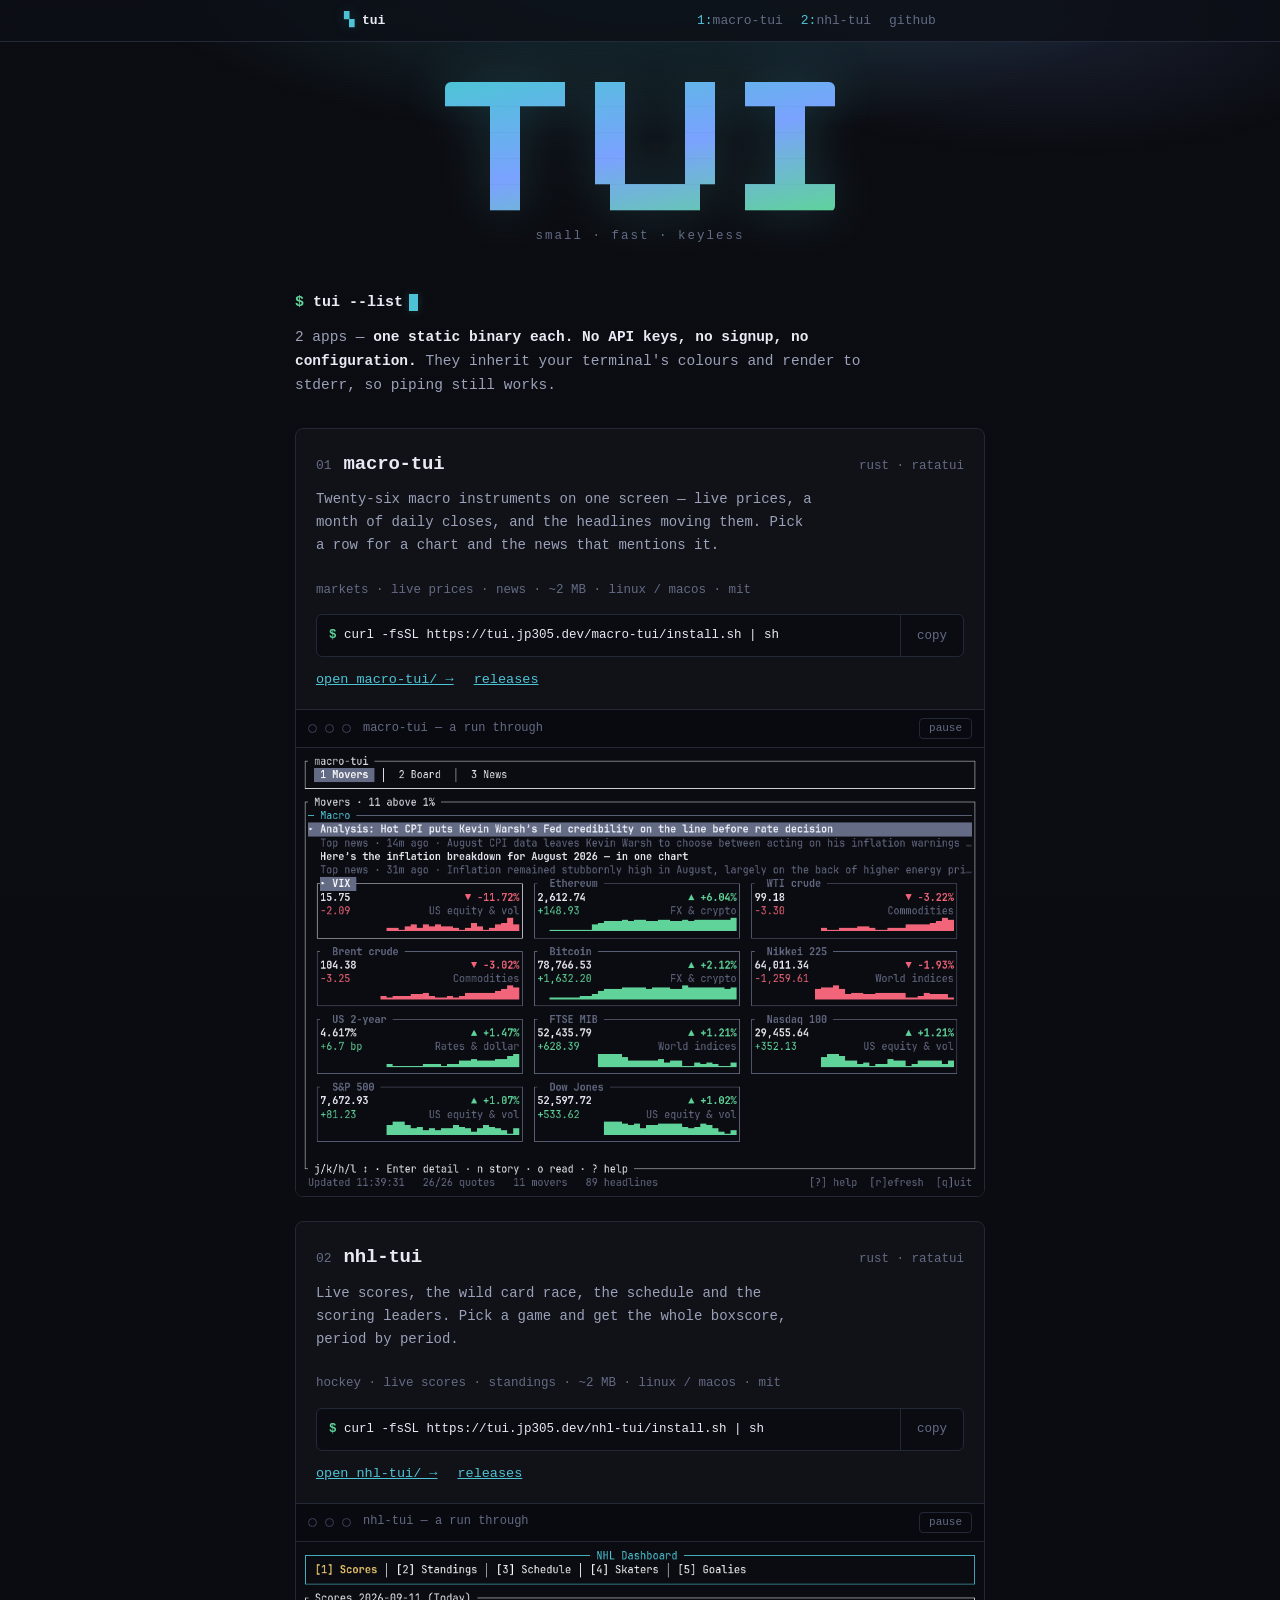
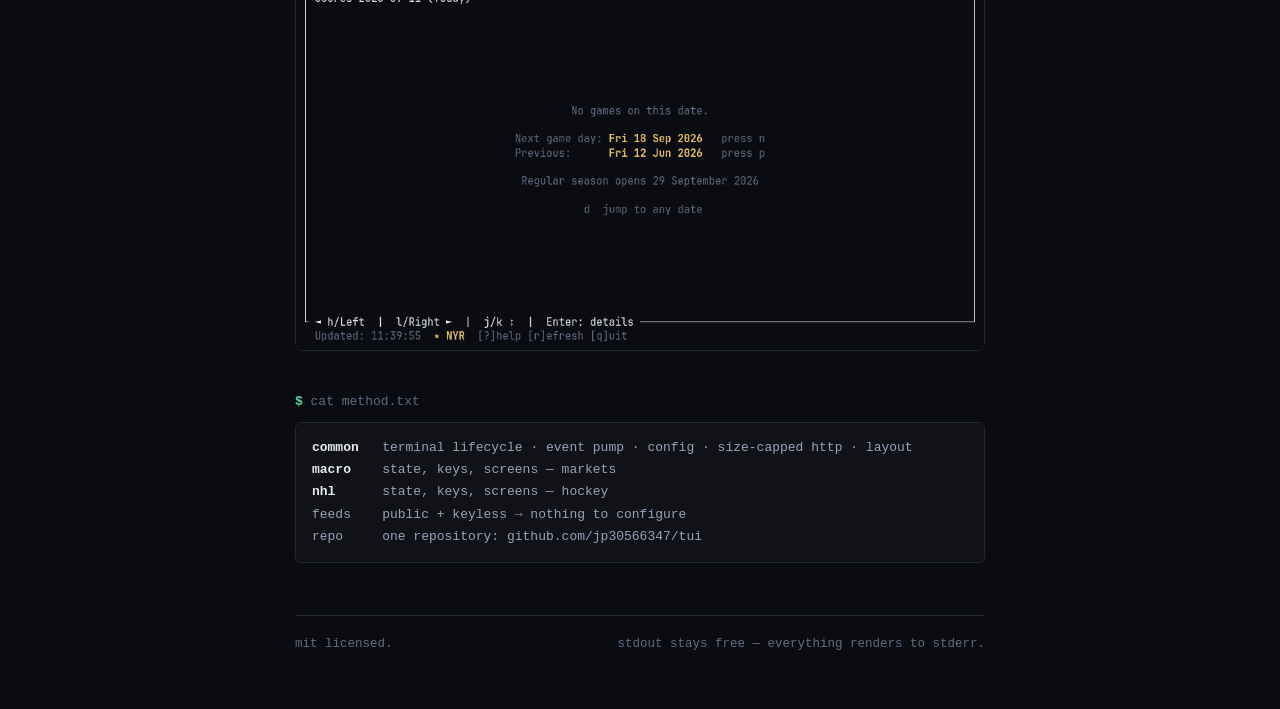
==== commit 6f43e927: "Record a demo GIF for each app and put it on the site Both pages led with a still. A still cannot sh" ====
--- a/docs/index.html
+++ b/docs/index.html
@@ -41,7 +41,7 @@
   <p class="meta">markets · live prices · news · ~2 MB · linux / macos · mit</p>
   <div class="cmd"><code><span class="prompt">$ </span>curl -fsSL https://tui.jp305.dev/macro-tui/install.sh | sh</code><button type="button" data-cmd="curl -fsSL https://tui.jp305.dev/macro-tui/install.sh | sh">copy</button></div>
   <div class="app-links"><a href="macro-tui/">open macro-tui/ &rarr;</a><a href="https://github.com/jp30566347/tui/releases">releases</a></div>
-  <div class="term"><div class="titlebar"><i class="d"></i><i class="d"></i><i class="d"></i><span>macro-tui — board</span></div><img src="macro-tui/screenshot.png" alt="macro-tui showing US indices, Treasury yields and commodities with colour-coded moves and trend lines." width="2180" height="1581" loading="lazy"></div>
+  <div class="term demo"><div class="titlebar"><i class="d"></i><i class="d"></i><i class="d"></i><span>macro-tui &mdash; a run through</span><button class="pp" type="button" hidden>play</button></div><img src="macro-tui/demo-poster.png" data-demo="macro-tui/demo.gif" alt="A recording of macro-tui: the day's movers as cards, the full board of twenty-six instruments with colour-coded moves and trend lines, a detail chart, then the news rail." width="1026" height="668" loading="lazy"></div>
 </article>
 
 <article class="app">
@@ -50,7 +50,7 @@
   <p class="meta">hockey · live scores · standings · ~2 MB · linux / macos · mit</p>
   <div class="cmd"><code><span class="prompt">$ </span>curl -fsSL https://tui.jp305.dev/nhl-tui/install.sh | sh</code><button type="button" data-cmd="curl -fsSL https://tui.jp305.dev/nhl-tui/install.sh | sh">copy</button></div>
   <div class="app-links"><a href="nhl-tui/">open nhl-tui/ &rarr;</a><a href="https://github.com/jp30566347/tui/releases">releases</a></div>
-  <div class="term"><div class="titlebar"><i class="d"></i><i class="d"></i><i class="d"></i><span>nhl-tui — scores</span></div><img src="nhl-tui/screenshot.png" alt="nhl-tui showing a full slate of final scores for one night." width="2108" height="1094" loading="lazy"></div>
+  <div class="term demo"><div class="titlebar"><i class="d"></i><i class="d"></i><i class="d"></i><span>nhl-tui &mdash; a run through</span><button class="pp" type="button" hidden>play</button></div><img src="nhl-tui/demo-poster.png" data-demo="nhl-tui/demo.gif" alt="A recording of nhl-tui: a fourteen-game slate of final scores, a full boxscore, the wild card standings, and the scoring leaders." width="990" height="587" loading="lazy"></div>
 </article>
 
 <p class="pline"><span class="prompt">$</span> cat method.txt</p>
--- a/docs/style.css
+++ b/docs/style.css
@@ -116,6 +116,16 @@
 .term img{display:block; width:100%; height:auto}
 .cap{font-size:12.5px; color:var(--dim); margin:8px 2px 0}
 
+/* recorded demo: a poster frame until app.js swaps the GIF in, and a control
+   in the title bar so a reader can stop the motion. The title bar span is no
+   longer the last child once the button is there, so give it its margin back. */
+.demo .titlebar span{margin-left:4px; overflow:hidden; text-overflow:ellipsis; white-space:nowrap}
+.pp{margin-left:auto; flex:none; border:1px solid var(--line); border-radius:4px;
+  background:transparent; color:var(--dim); cursor:pointer;
+  font-family:var(--mono); font-size:11px; line-height:1; padding:4px 9px;
+  transition:color .15s ease, border-color .15s ease}
+.pp:hover{color:var(--fg); border-color:#2f3750}
+
 /* prose blocks */
 .pline{color:var(--dim); font-size:13px; margin:40px 0 10px}
 pre.out{border:1px solid var(--line); border-radius:6px; background:var(--panel); padding:14px 16px; font-size:13px; line-height:1.7;
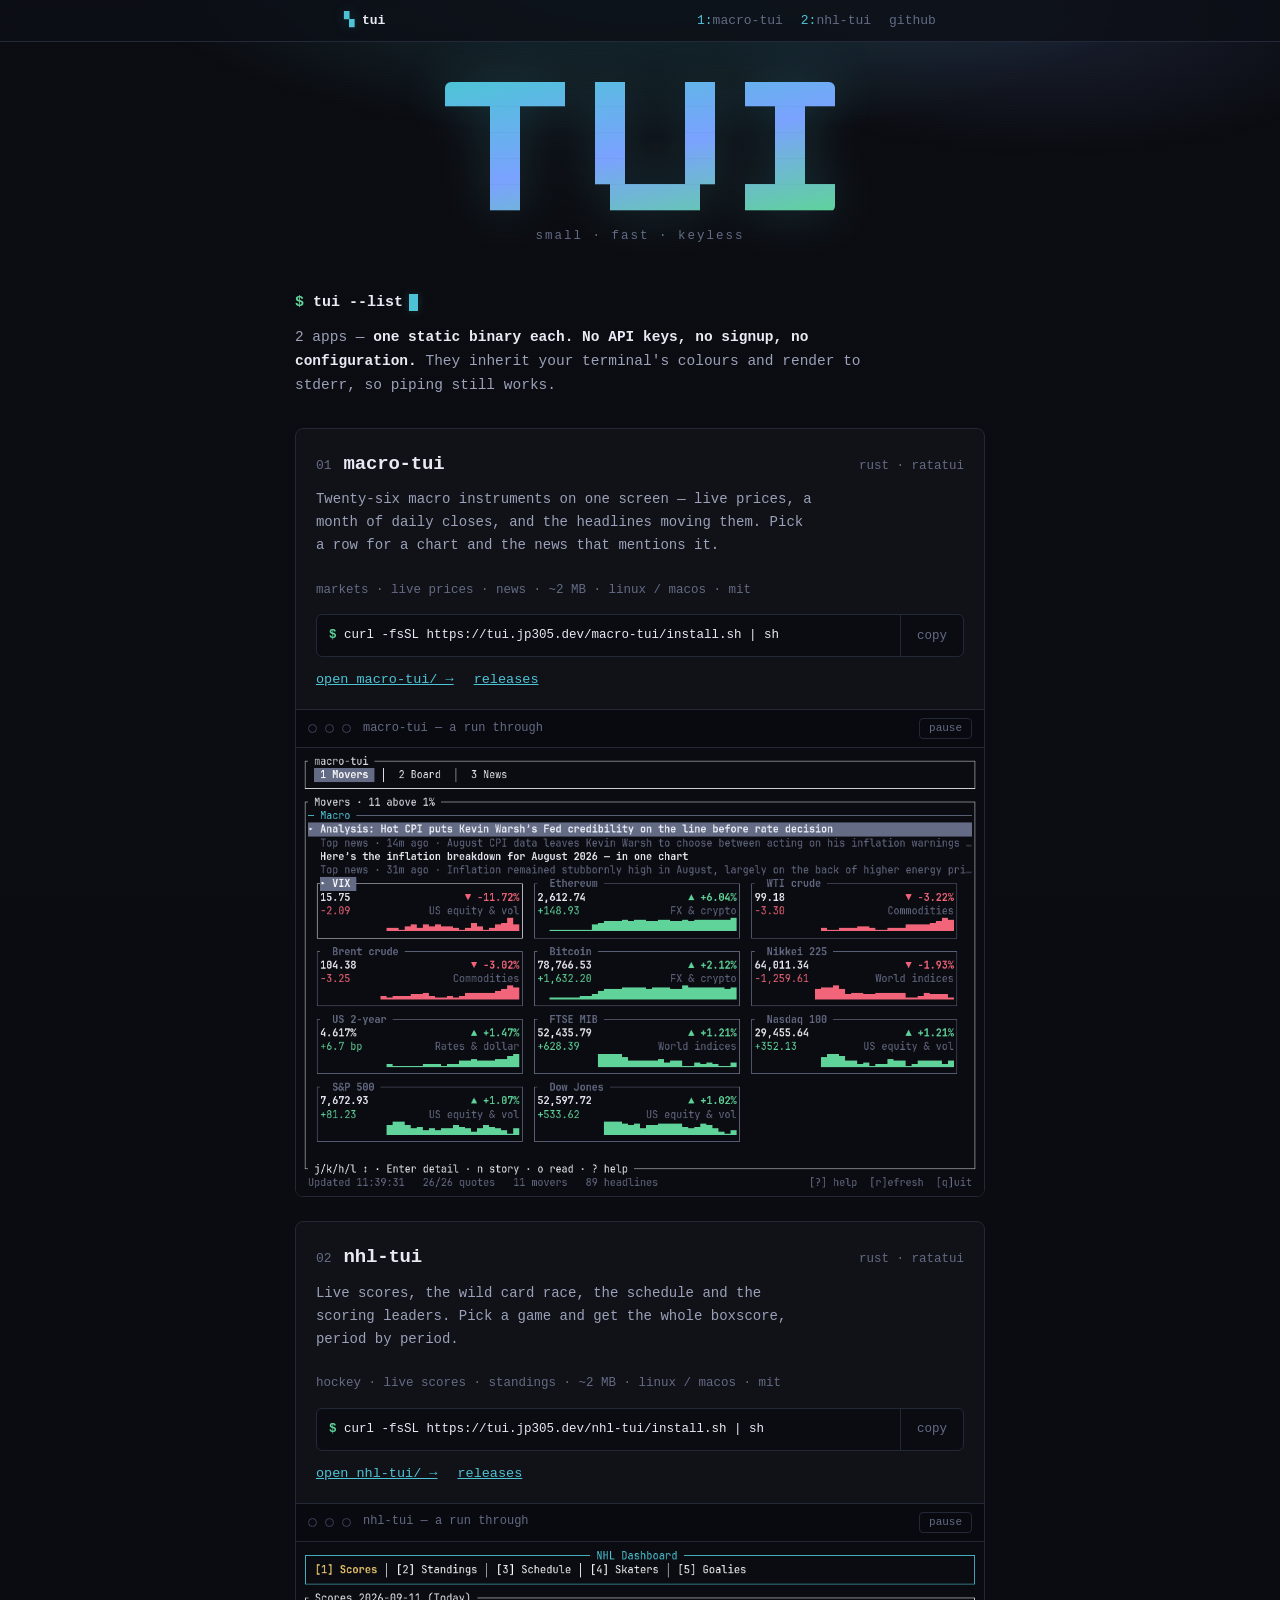
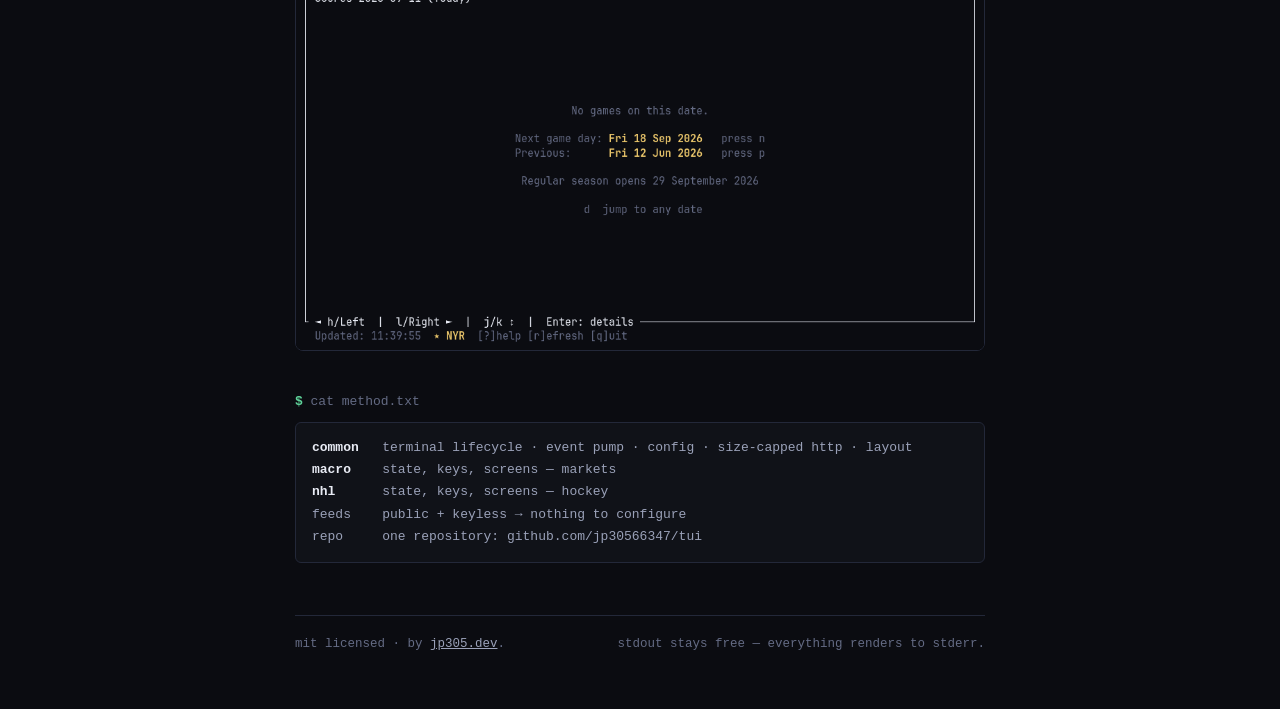
==== commit 184a5878: "Credit the author in the footer, linking back to jp305.dev The portfolio links here; nothing here li" ====
--- a/docs/index.html
+++ b/docs/index.html
@@ -60,7 +60,7 @@
 feeds    public + keyless → nothing to configure
 repo     one repository: github.com/jp30566347/tui</pre>
 
-<footer><span>mit licensed.</span><span>stdout stays free — everything renders to stderr.</span></footer>
+<footer><span>mit licensed · by <a href="https://jp305.dev">jp305.dev</a>.</span><span>stdout stays free — everything renders to stderr.</span></footer>
 </main>
 <script src="app.js" defer></script>
 </body>
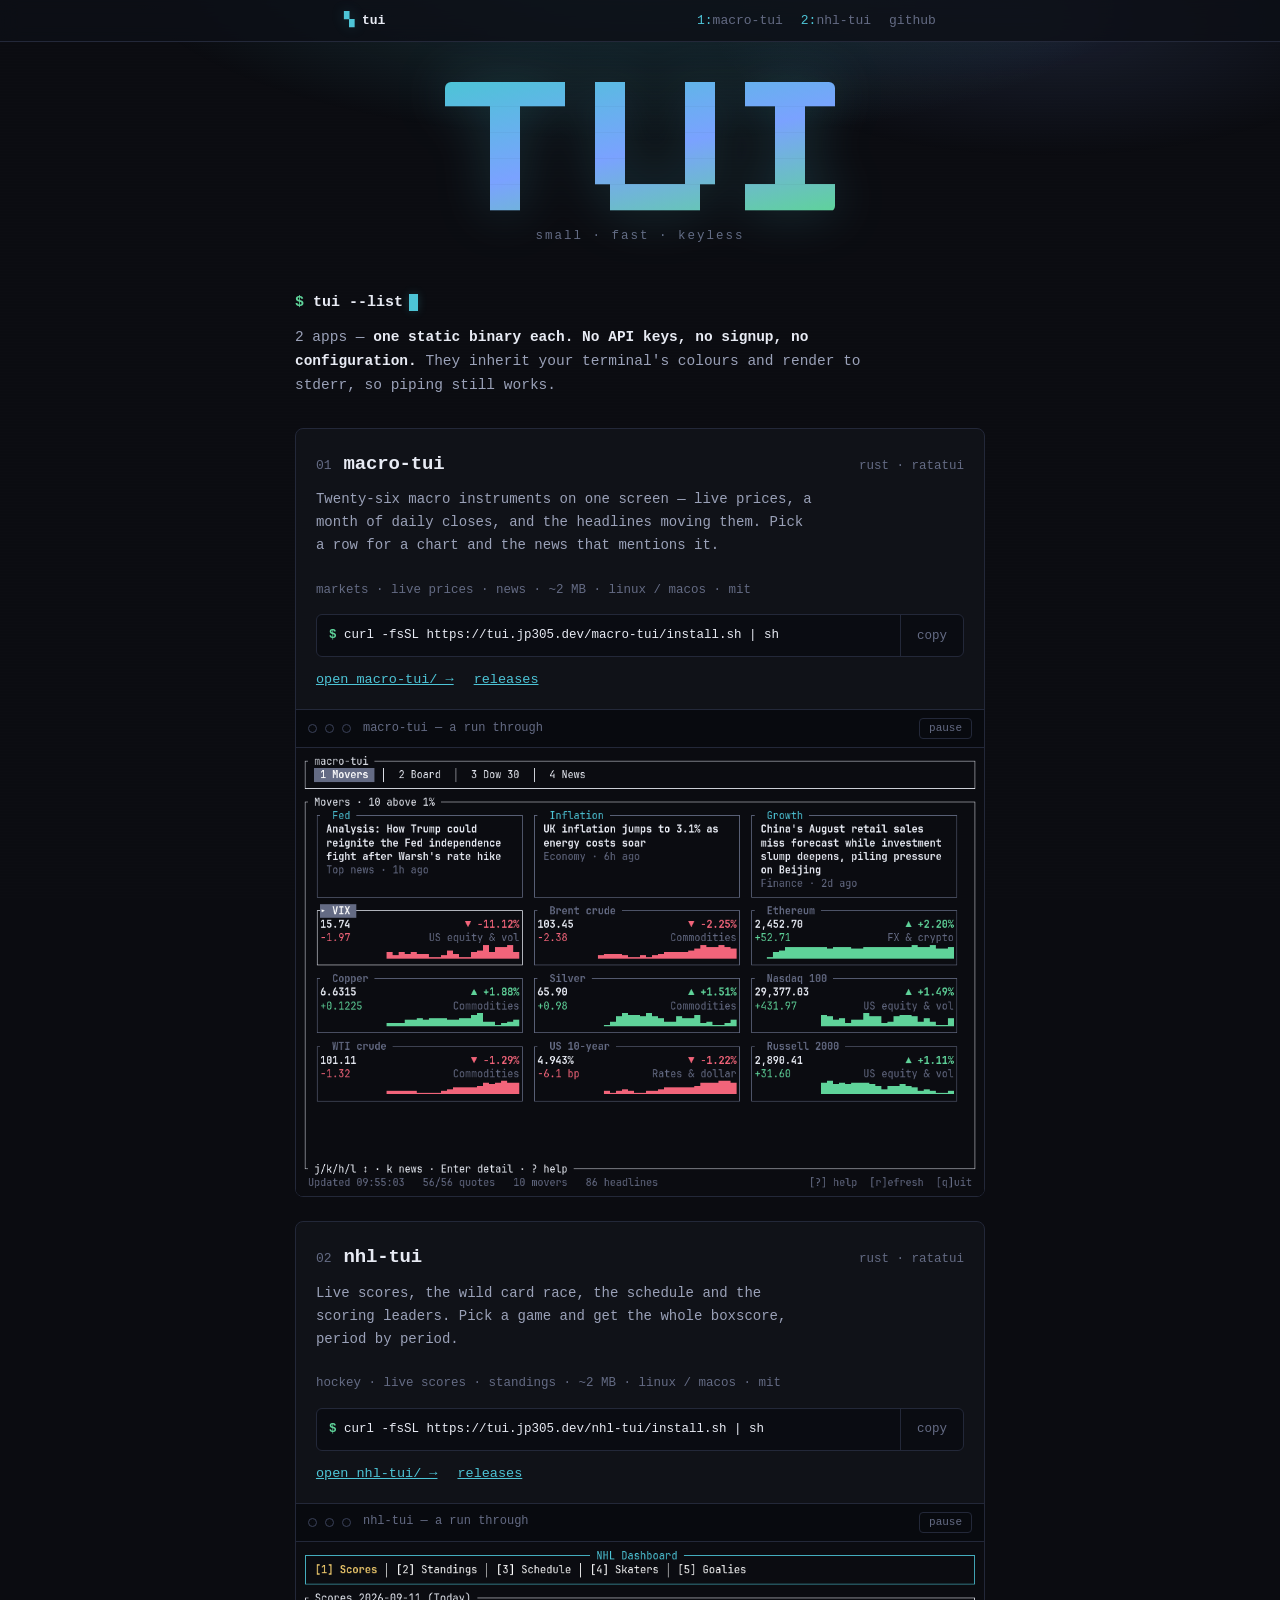
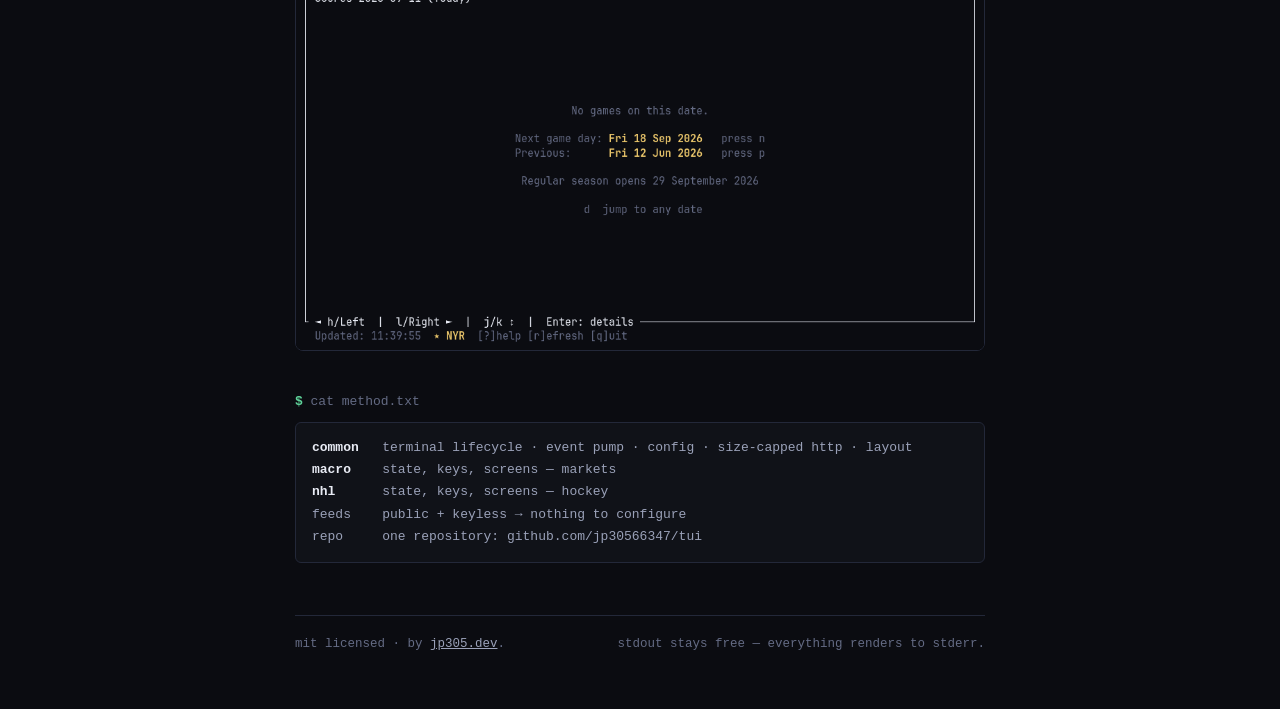
==== commit a10bbc2e: "Link the footer to www.jp305.dev The apex 308s to www, and Google kept crawling https://jp305.dev/ b" ====
--- a/docs/index.html
+++ b/docs/index.html
@@ -60,7 +60,7 @@
 feeds    public + keyless → nothing to configure
 repo     one repository: github.com/jp30566347/tui</pre>
 
-<footer><span>mit licensed · by <a href="https://jp305.dev">jp305.dev</a>.</span><span>stdout stays free — everything renders to stderr.</span></footer>
+<footer><span>mit licensed · by <a href="https://www.jp305.dev">jp305.dev</a>.</span><span>stdout stays free — everything renders to stderr.</span></footer>
 </main>
 <script src="app.js" defer></script>
 </body>
